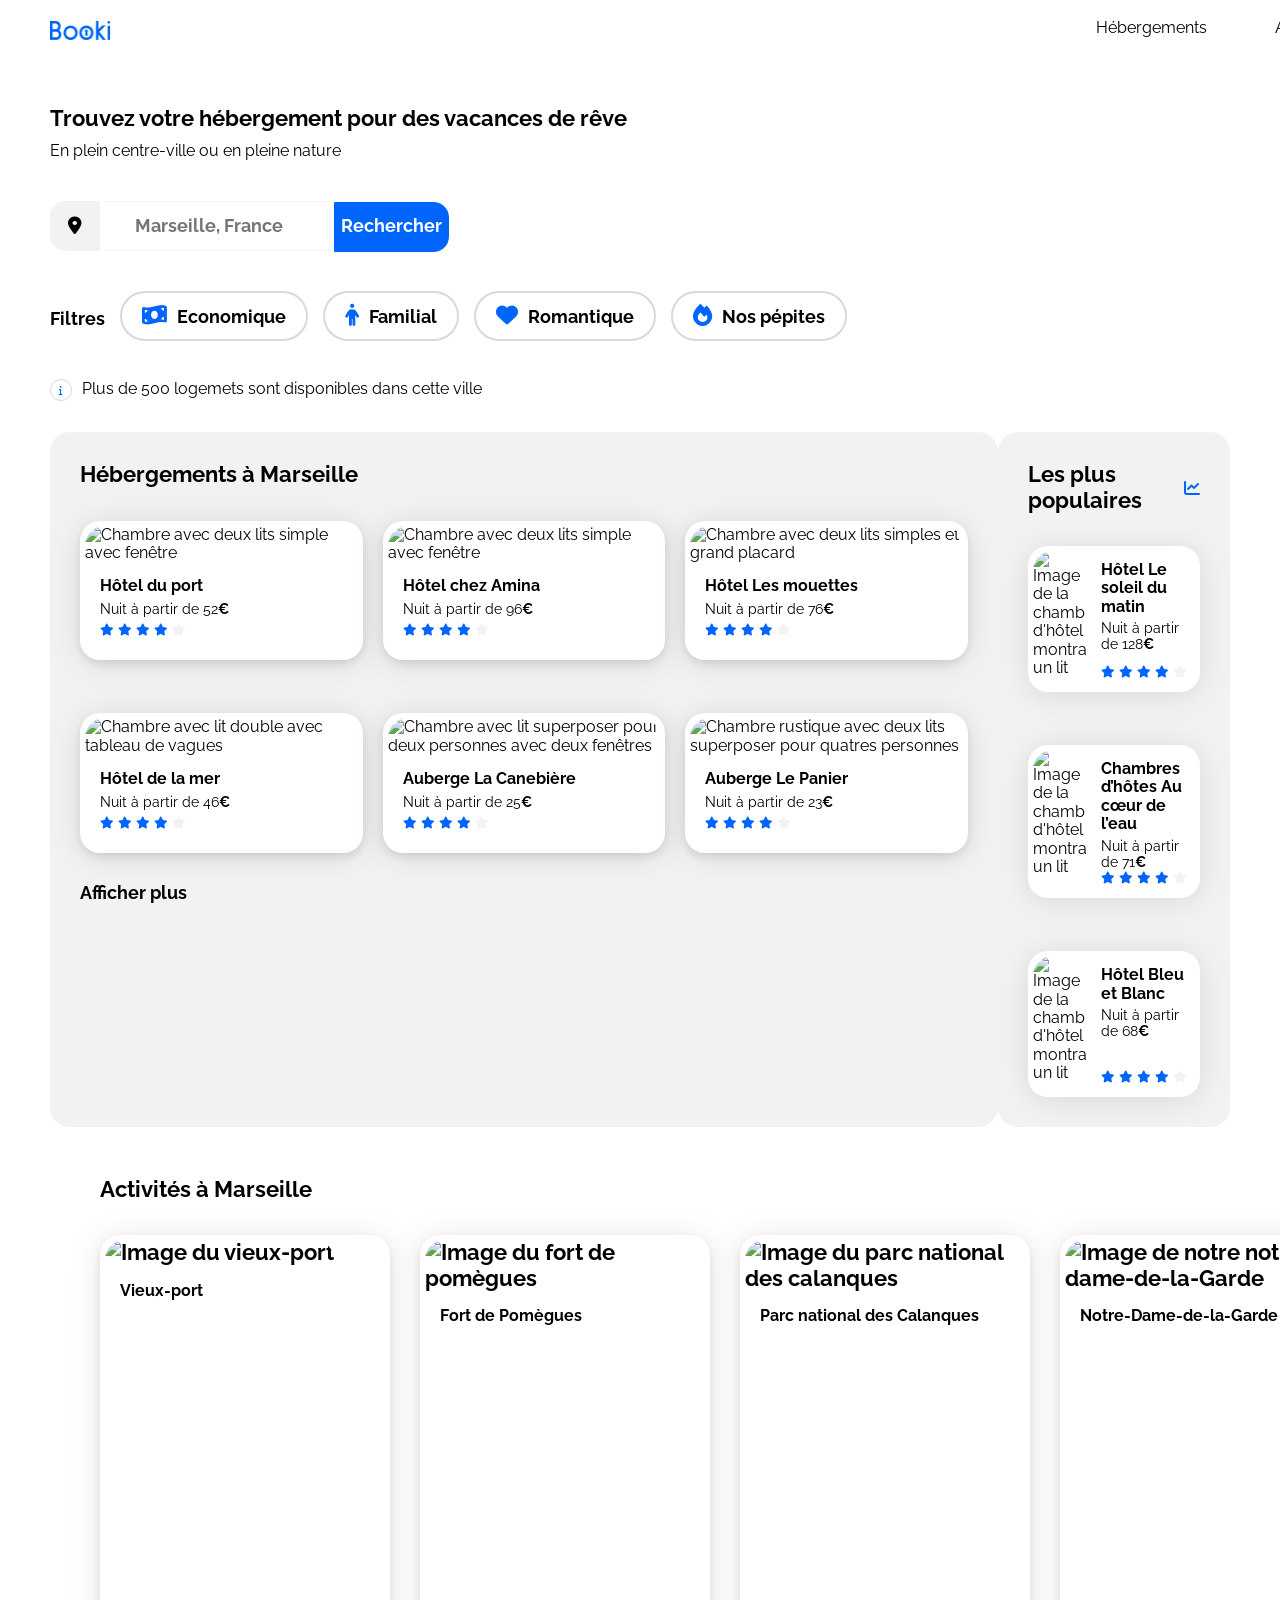
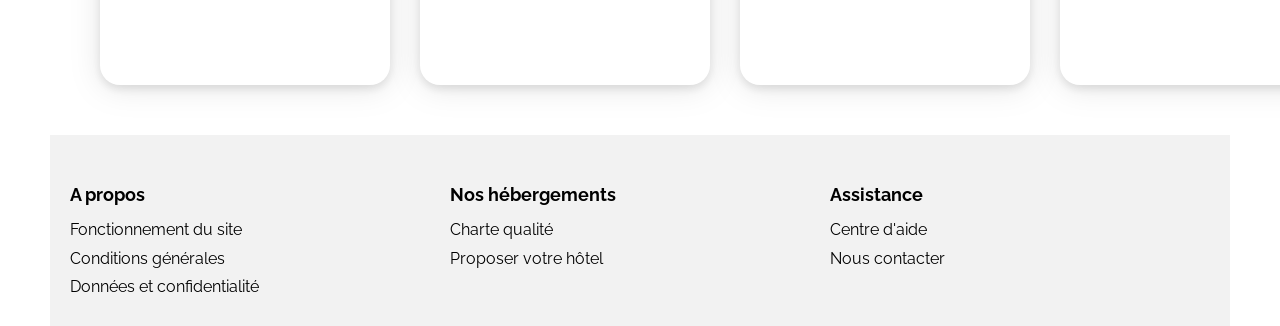
==== index.html @ b820aa4c "version desktop terminer" ====
<!DOCTYPE html>
<html lang="fr">

<head>
    <meta charset="UTF-8">
    <meta name="viewport" content="width=device-width, initial-scale=1.0"> <!--contrôle la mise en page sur mobile-->
    <title>Booki</title>
    <link rel="preconnect" href="https://fonts.googleapis.com">
    <link rel="preconnect" href="https://fonts.gstatic.com" crossorigin>
    <link href="https://fonts.googleapis.com/css2?family=Raleway:wght@400;500;700&display=swap" rel="stylesheet">
    <link rel="stylesheet" href="https://cdnjs.cloudflare.com/ajax/libs/font-awesome/6.2.1/css/all.min.css"
        integrity="sha512-MV7K8+y+gLIBoVD59lQIYicR65iaqukzvf/nwasF0nqhPay5w/9lJmVM2hMDcnK1OnMGCdVK+iQrJ7lzPJQd1w=="
        crossorigin="anonymous" referrerpolicy="no-referrer" />
    <link rel="stylesheet" href="./css/normalize.css">
    <link rel="stylesheet" href="./css/style.css"><!--ajout de la feuille de style-->
</head>
<body>
    <div class="main-container">
<!--Header-->
        <header>
            <div class="logo-booki">
                <img src="images/logo/Logo/Logo.png" alt="logo-bleu-booki">
            </div>
            <nav>
                <ul id="menu">
                    <li><a href="#">Hébergements</a></li>
                    <li><a href="#">Activités</a></li>
                </ul> </header>
        <main>
            <section>
                <div class="titre-1"><h1>Trouvez votre hébergement pour des vacances de rêve</h1>
                    <p>En plein centre-ville ou en pleine nature</p>
                </div>
                <div class="barre-de-recherche">
                    <form class="formulaire" method="get" action="#">
                        <i class="fa-solid fa-location-dot" aria-hidden="true"></i>
                        <input class="recherchem" type="search" name="point-de-localisation" placeholder="Marseille, France">
                        <input class="rechercherr" type="submit" value="Rechercher">
                    </form>
                </div>
                <div class="titre-filtre">
                    <p>Filtres</p>
                 <div class="quatre-boutons">
                    <div class="boutons">
                        <p><i class="fa-solid fa-money-bill-wave" aria-hidden="true"></i>Economique</p>
                    </div>
                    <div class="boutons">
                        <p><i class="fa-solid fa-person" aria-hidden="true"></i>Familial</p>
                    </div>
                    <div class="boutons">
                        <p><i class="fa-solid fa-heart" aria-hidden="true"></i>Romantique</p>
                    </div>
                    <div class="boutons">
                        <p><i class="fa-solid fa-fire" aria-hidden="true"></i>Nos pépites</p>
                    </div>
                 </div>
                </div>
                    <div class="information">
                        <i class="fa-solid fa-info" aria-hidden="true"></i>
                        <p>Plus de 500 logemets sont disponibles dans cette ville</p>
                    </div>
            </section>
        </main>
<!--Section hebergements et les plus populaires-->  
        <div class="hebergements-and-populaires">
                <section class="hebergements">
                <h2 class="section-title">Hébergements à Marseille</h2>
                <div class="hebergements-cards">
                    <a href="#">
                        <article class="card">
                            <img src="images/hebergements/fred-kleber.jpg" alt="Chambre avec deux lits simple avec fenêtre">
                            <div class="card-content">
                                <div class="card-txt">
                                    <h3 class="card-title">Hôtel du port</h3>
                                    <p class="card-subtitle">Nuit à partir de 52<span class="euro">€</span></p>
                                </div>
                                <div class="card-rating">
                                    <i class="fa-xs fa-solid fa-star" aria-hidden="true"></i>
                                    <i class="fa-xs fa-solid fa-star" aria-hidden="true"></i>
                                    <i class="fa-xs fa-solid fa-star" aria-hidden="true"></i>
                                    <i class="fa-xs fa-solid fa-star" aria-hidden="true"></i>
                                    <i class="fa-xs fa-solid fa-star neutral-star" aria-hidden="true"></i>
                                    <span class="sr-only">Note de 4 sur 5</span>
                                </div>
                            </div>
                        </article>
                    </a>
                    <a href="#">
                        <article class="card">
                            <img src="images/hebergements/febrian-zakaria.jpg" alt="Chambre avec deux lits simple avec fenêtre">
                            <div class="card-content">
                                <div class="card-txt">
                                    <h3 class="card-title">Hôtel chez Amina</h3>
                                    <p class="card-subtitle">Nuit à partir de 96<span class="euro">€</span></p>
                                </div>
                                <div class="card-rating">
                                    <i class="fa-xs fa-solid fa-star" aria-hidden="true"></i>
                                    <i class="fa-xs fa-solid fa-star" aria-hidden="true"></i>
                                    <i class="fa-xs fa-solid fa-star" aria-hidden="true"></i>
                                    <i class="fa-xs fa-solid fa-star" aria-hidden="true"></i>
                                    <i class="fa-xs fa-solid fa-star neutral-star" aria-hidden="true"></i>
                                    <span class="sr-only">Note de 4 sur 5</span>
                                </div>
                            </div>
                        </article>
                    </a>
                    <a href="#">
                        <article class="card">
                            <img src="images/hebergements/reisetopia.jpg" alt="Chambre avec deux lits simples et grand placard">
                            <div class="card-content">
                                <div class="card-txt">
                                    <h3 class="card-title">Hôtel Les mouettes</h3>
                                    <p class="card-subtitle">Nuit à partir de 76<span class="euro">€</span></p>
                                </div>
                                <div class="card-rating">
                                    <i class="fa-xs fa-solid fa-star" aria-hidden="true"></i>
                                    <i class="fa-xs fa-solid fa-star" aria-hidden="true"></i>
                                    <i class="fa-xs fa-solid fa-star" aria-hidden="true"></i>
                                    <i class="fa-xs fa-solid fa-star" aria-hidden="true"></i>
                                    <i class="fa-xs fa-solid fa-star neutral-star" aria-hidden="true"></i>
                                    <span class="sr-only">Note de 4 sur 5</span>
                                </div>
                            </div>
                        </article>
                    </a>
                    <a href="#">
                        <article class="card">
                            <img src="images/hebergements/annie-spratt.jpg" alt="Chambre avec lit double avec tableau de vagues">
                            <div class="card-content">
                                <div class="card-txt">
                                    <h3 class="card-title">Hôtel de la mer</h3>
                                    <p class="card-subtitle">Nuit à partir de 46<span class="euro">€</span></p>
                                </div>
                                <div class="card-rating">
                                    <i class="fa-xs fa-solid fa-star" aria-hidden="true"></i>
                                    <i class="fa-xs fa-solid fa-star" aria-hidden="true"></i>
                                    <i class="fa-xs fa-solid fa-star" aria-hidden="true"></i>
                                    <i class="fa-xs fa-solid fa-star" aria-hidden="true"></i>
                                    <i class="fa-xs fa-solid fa-star neutral-star" aria-hidden="true"></i>
                                    <span class="sr-only">Note de 4 sur 5</span>
                                </div>
                            </div>
                        </article>
                    </a>
                    <a href="#">
                        <article class="card">
                            <img src="images/hebergements/marcus-loke.jpg" alt="Chambre avec lit superposer pour deux personnes avec deux fenêtres">
                            <div class="card-content">
                                <div class="card-txt">
                                    <h3 class="card-title">Auberge La Canebière</h3>
                                    <p class="card-subtitle">Nuit à partir de 25<span class="euro">€</span></p>
                                </div>
                                <div class="card-rating">
                                    <i class="fa-xs fa-solid fa-star" aria-hidden="true"></i>
                                    <i class="fa-xs fa-solid fa-star" aria-hidden="true"></i>
                                    <i class="fa-xs fa-solid fa-star" aria-hidden="true"></i>
                                    <i class="fa-xs fa-solid fa-star" aria-hidden="true"></i>
                                    <i class="fa-xs fa-solid fa-star neutral-star" aria-hidden="true"></i>
                                    <span class="sr-only">Note de 4 sur 5</span>
                                </div>
                            </div>
                        </article>
                    </a>
                    <a href="#">
                        <article class="card">
                            <img src="images/hebergements/nicate-lee.jpg" alt="Chambre rustique avec deux lits superposer pour quatres personnes">
                            <div class="card-content">
                                <div class="card-txt">
                                    <h3 class="card-title">Auberge Le Panier</h3>
                                    <p class="card-subtitle">Nuit à partir de 23<span class="euro">€</span></p>
                                </div>
                                <div class="card-rating">
                                    <i class="fa-xs fa-solid fa-star" aria-hidden="true"></i>
                                    <i class="fa-xs fa-solid fa-star" aria-hidden="true"></i>
                                    <i class="fa-xs fa-solid fa-star" aria-hidden="true"></i>
                                    <i class="fa-xs fa-solid fa-star" aria-hidden="true"></i>
                                    <i class="fa-xs fa-solid fa-star neutral-star" aria-hidden="true"></i>
                                    <span class="sr-only">Note de 4 sur 5</span>
                                </div>
                            </div>
                        </article>
                    </a>
                </div>
                <div class="afficher-plus"><a href="#">Afficher plus</a></div>
                </section>
                <section class="populaires">
                    <div class="populaires-title">
                        <h2 class="section-title">Les plus populaires</h2>
                        <i class="fa-solid fa-chart-line" aria-hidden="true"></i>
                    </div>
                    <div class="populaires-cards">
                        <a href="#">
                            <article class="card">
                                <img src="./images/hebergements/emile-guillemot.jpg" alt="Image de la chambre d'hôtel montrant un lit">
                                <div class="card-content">
                                    <div class="card-txt">
                                        <h3 class="card-title">Hôtel Le soleil du matin</h3>
                                        <p class="card-subtitle">Nuit à partir de 128<span class="euro">€</span></p>
                                    </div>
                                    <div class="card-rating">
                                        <i class="fa-xs fa-solid fa-star" aria-hidden="true"></i>
                                        <i class="fa-xs fa-solid fa-star" aria-hidden="true"></i>
                                        <i class="fa-xs fa-solid fa-star" aria-hidden="true"></i>
                                        <i class="fa-xs fa-solid fa-star" aria-hidden="true"></i>
                                        <i class="fa-xs fa-solid fa-star neutral-star" aria-hidden="true"></i>
                                        <span class="sr-only">Note de 4 sur 5</span>
                                    </div>
                                </div>
                            </article>
                        </a>
                        <a href="#">
                            <article class="card">
                                <img src="./images/hebergements/aw-creative.jpg" alt="Image de la chambre d'hôtel montrant un lit">
                                <div class="card-content">
                                    <div class="card-txt">
                                        <h3 class="card-title">Chambres d’hôtes Au cœur de l’eau</h3>
                                        <p class="card-subtitle">Nuit à partir de 71<span class="euro">€</span></p>
                                    </div>
                                    <div class="card-rating">
                                        <i class="fa-xs fa-solid fa-star" aria-hidden="true"></i>
                                        <i class="fa-xs fa-solid fa-star" aria-hidden="true"></i>
                                        <i class="fa-xs fa-solid fa-star" aria-hidden="true"></i>
                                        <i class="fa-xs fa-solid fa-star" aria-hidden="true"></i>
                                        <i class="fa-xs fa-solid fa-star neutral-star" aria-hidden="true"></i>
                                        <span class="sr-only">Note de 4 sur 5</span>
                                    </div>
                                </div>
                            </article>
                        </a>
                        <a href="#">
                            <article class="card">
                                <img src="./images/hebergements/febrian-zakaria2.jpg" alt="Image de la chambre d'hôtel montrant un lit">
                                <div class="card-content">
                                    <div class="card-txt">
                                        <h3 class="card-title">Hôtel Bleu et Blanc</h3>
                                        <p class="card-subtitle">Nuit à partir de 68<span class="euro">€</span></p>
                                    </div>
                                    <div class="card-rating">
                                        <i class="fa-xs fa-solid fa-star" aria-hidden="true"></i>
                                        <i class="fa-xs fa-solid fa-star" aria-hidden="true"></i>
                                        <i class="fa-xs fa-solid fa-star" aria-hidden="true"></i>
                                        <i class="fa-xs fa-solid fa-star" aria-hidden="true"></i>
                                        <i class="fa-xs fa-solid fa-star neutral-star" aria-hidden="true"></i>
                                        <span class="sr-only">Note de 4 sur 5</span>
                                    </div>
                               </div>
                            </article>
                        </a>
                    </div>
                </section>
            </div>
<!--Activite a marseille-->
        <section class="activites">
            <div class="activites-title">
                <h2 class="section-title">Activités à Marseille</h2>
            </div>
            <div class="activites-cards">
            <a href="#">
                <article class="card">
                <img src="images/activites/reno-laithienne.jpg" alt="Image du vieux-port">
                <div class="card-content">
                    <div class="card-txt">
                        <h3 class="card-title">Vieux-port</h3>
                    </div>
                </div>
                </article>
            </a>
            <a href="#">
             <article class="card">
                <img src="images/activites/paul-hermann.jpg" alt="Image du fort de pomègues">
                    <div class="card-content">
                        <div class="card-txt">
                            <h3 class="card-title">Fort de Pomègues</h3>
                        </div>
                    </div>
                </article>
            </a>
            <a href="#">
            <article class="card">
                    <img src="images/activites/kilyan-sockalingum.jpg" alt="Image du parc national des calanques">
                        <div class="card-content">
                            <div class="card-txt">
                                <h3 class="card-title">Parc national des Calanques</h3>
                            </div>
                        </div>
            </article>
            </a>
                <a href="#">
                    <article class="card">
                        <img src="images/activites/florian-wehde.jpg" alt="Image de notre notre-dame-de-la-Garde">
                            <div class="card-content">
                                <div class="card-txt">
                                    <h3 class="card-title">Notre-Dame-de-la-Garde</h3>
                                </div>
                            </div>
                    </article>
                </a>
            </div>
        </section>
<!--Footer--> 
        <footer>
            <div class="pied-de-page">
                <h5>A propos</h5>
                <ul>
                    <li><a href="#">Fonctionnement du site</a></li>
                    <li><a href="#">Conditions générales</a></li>
                    <li><a href="#">Données et confidentialité</a></li>
                </ul>
            </div>
            <div class="pied-de-page">
                <h5>Nos hébergements</h5>
                <ul>
                    <li><a href="#">Charte qualité</a></li>
                    <li><a href="#">Proposer votre hôtel</a></li>
                </ul>
            </div>
            <div class="pied-de-page">
                <h5>Assistance</h5>
                <ul>
                    <li><a href="#">Centre d'aide</a></li>
                    <li><a href="#">Nous contacter</a></li>
                 </ul>
            </div>
        </footer>
    </div><!--main-container-->
  </body>
</html>
---- css/style.css ----
/****** General ***********/

* {
    font-family: 'Raleway', sans-serif;
}

:root {
    --main-color: #0065FC;
    --main-bg-color: #F2F2F2;
    --filter-bg-color: #DEEBFF;
}

.fa-solid {
    color: var(--main-color);
}

body {
    display: flex;
    justify-content: center;
}

.main-container {
    width: 100%;
    max-width: 1440px;
    padding: 0 50px;
    box-sizing: border-box;
}

a {
    color: inherit;
    text-decoration: none;
}

.section-title {
    margin: 0;
    font-size: 22px;
}

.card {
    background-color: white;
    border-radius: 20px;
    padding: 5px;
    filter: drop-shadow(0px 3px 15px rgba(0, 0, 0, 0.1));
}

.card img {
    object-fit: cover;
}

.card-title {
    font-size: 16px;
}

.euro {
    font-weight: 700;
}

.neutral-star {
    color: var(--main-bg-color)
}


/****** HEADER ***********/

header {
    width: 1440px;
    height: 80px;
    display: flex;/*sans, le menu reste en dessous du logo*/
    justify-content: space-between;/*mettre tout a droite le menu*/
    align-items: center;/*center le logo avec le menu*/
    margin-top: -4px;/*pour que la bordure bleu soit coler en haut*/
  
  }
 
 .logo-booki {
    width: 160px;
    height: 80px;/*separation du titre h1 et le logo*/
    margin-top: 50px;/*regler la marge du haut pour le logo*/
     
 }
 
 .logo-booki img {/*taille de l'image*/
     width: 61.09px;
     height: 19px;
 }
 
 #menu {
     display: flex;/*sans, hebergements et activite resterais en colonnes*/
     gap: 68px;/*espace entre hebergements et activites*/
     list-style: none;/*enlever les puces*/
     width: 344px;
     height: 35px;
     padding: 0px 50px;
 }
     
 #menu a:hover {
     color: #0065FC;/*le menu passe en bleu au survole*/
     border-top: solid 2px #0065FC;/*l'epaisseur de la bordure au survole*/
     padding-top: 16px;/*espace entre la hauteur du site et le menu*/
     font-size: 16px;
     font-weight: 400;
  }
 
 /****** TITRE PRINCIPAL ***********/

 h1 {
     font-weight: 700;
     font-size: 22px;
     color: #000;
     margin-top: 30px;/*espace entre le logo et le titre*/
     margin-bottom: -5px;/*espace entre le h1 et le paragraphe*/
    
 }
 .titre-1 p {
     
    font-weight: 400;
    font-size: 16px;
    color: #000;
     
 }
 /****** BARRE DE RECHERCHE ***********/

.barre-de-recherche {
    width: auto ;/* regler la longueur automatiquement*/
    margin-top: 40px;/*espcae entre le titre et la barre de recherche*/
    height: 50px;
}
i.fa-solid.fa-location-dot {
    color: #000000;
    background-color: #F2F2F2;/*couleur de fond*/
    height: 50px;/*sans, il ne serait pas alligner au reste de la barre*/
    width: 50px;/*sans, il n'existerait plus*/
    border-top-left-radius: 15px;/*bord haut gauche arrondie*/
    border-bottom-left-radius: 15px;/*bord bas gauche arrondie*/
    align-content: center;/*sans, il serait centrer en haut*/
    text-align: center;/*sans, il serait centrer a gauche*/
    font-size: 18px;/* pour modifier la grosseur du logo*/
}

input.recherchem {
    border-left: none;/*enlever la bordure de gauche noir de base*/
    border-right: none;/*enlever la bordure de droite noir de base*/
    border-top: solid 1px #F2F2F2;/*epaisseur et couleur de la barre de recherche en haut*/
    border-bottom: solid 1px #F2F2F2;/*epaisseur et couleur de la barre de rechercher du bas*/
    color:#000000;/*couleur de l'ecriture a la recherche*/
    font-size: 18px;
    font-weight: 700;
    text-align: center;/*centrer le marseille, france*/
    height: 50px;/*hauteur de la barre de recherche*/
    
}

input.rechercherr {
    font-size: 18px;
    font-weight: 700;
    background-color: #0065FC;
    color: #FFFF;
    height: 50px;
    border: solid 1px #0065FC;
    border-top-right-radius: 15px;
    border-bottom-right-radius: 15px;
    cursor: pointer;/*au survole le curseur change*/
}
 
 
 /****** FILTRE ET BOUTONS ***********/
 
 .titre-filtre {
    display: flex;/*alligner côte a côte "fitres" et les bouttons*/
    gap: 15px;/*espacement entre filtres et boutons*/
    margin-top: 40px;/* espacement entre la barre de recherche et les filtres*/
}

.quatre-boutons {
   display: flex;/*pour que les boutons soit côte a côte et pas l'un en dessous des autres*/
}

p {
    font-size: 18px;
    font-weight: 700;
}

.quatre-boutons {
    gap: 15px;/*espace entre les boutons*/
    height: 50px;/*hauteur des boutons*/
}

.boutons {
    border-radius: 25px;/*arrondir les boutons*/
    border: solid 2px #D9D9D9;/*epaisseur et couleur de la bordure des boutons*/
    padding: 4px 20px;/*espace aerer autour du texte*/
    display: flex;/*sans, align-items le texte resterais en bas*/
    align-items: center;/*sans display-flex le texte resterais en bas*/
}

.quatre-boutons :hover {
    background-color: #DEEBFF;/*couleur de fond au survole*/
    cursor: pointer;/* au survole le curseur change*/
}

.boutons i {
    font-size: 22px;/*pour la grosseur du logo*/
    padding-right: 10px;/*espace du logo et du texte*/
}
 /****** INFORMATION ***********/
 
 .information {
     display: flex;/*que le logo et le texte soit côte a côte*/
     height: 25px;
     gap: 10px ;/* espace entre le logo et le texte*/
     align-items: center;/*pour que le logo et le texte soit alligner*/
     margin-bottom: 30px;/*espace du bas avec la prochaine section*/
     margin-top: 30px;/*espace avec la "div" des filtres*/
 }
 .information p {
     height: 20px;
     color: #000;
     font-size: 16px;
     font-weight: 400;
 }
 
 .fa-info {
     height: 20px;
     width: 20px;
     border-radius: 50%;/*pour faire un rond*/
     border: solid 1px #d9d9d9;/*couleur et lepaisseur de la bordure*/
     font-size: 10px;/*pour la grosseur du "i"*/
     text-align: center;/*sans, il serait centrer a gauche du rond*/
     align-content: center;/*sans, il serait centrer en haut du rond*/
 }

/****** Hebergements And Populaires ***********/

.hebergements-and-populaires {
    display: flex;/*hebergement et populaires soit côte a côte*/
    justify-content: space-between;/* sans ce n'est pas aerer, les 2 sections sont coller*/
  
}

.hebergements-and-populaires section {
    background-color: var(--main-bg-color);
    border-radius: 20px;
    padding: 30px;
    box-sizing: border-box
}

/****** Hebergements ***********/



.hebergements-cards {
    display: grid;/*utilisation de grid car il y a plusieurs cards(tout les enfants deviennent des elements de la grille)*/
    grid-template-columns: repeat(3, 1fr);/*3 colonnes de tailles egales, fr divise l'espace disponible proportionnellement*/
    gap: 20px; 
    
}

.hebergements-cards .card {
    margin-top: 33px;
    border-radius: 20px;
    box-shadow: 0 4px 10px rgba(0, 0, 0, 0.1); /* centrer,ombarage et floutage/ rgba: couleur noir transparente a 10%*/
    overflow: hidden; /*evite que l'image depasse des bordures*/ 
    transition: transform 0.3s ease-in-out; /* effet de lenteur au survole*/
}

.hebergements-cards .card:hover {
    transform: scale(1.03); /*effet d'agrandissement au survole*/
}

.hebergements-cards img {
    width: 100%;/* pour que l'image rentre bien dans la cards avec la bordure, moins de pourcentage l'image ne serait pas proportionnelle ici elle serait retrecit*/
    height: 120px; 
    object-fit: cover;/*il vas avec width : 100%, sans lui l'image serait ecraser ou etirer*/
    border-top-left-radius: 20px;
    border-top-right-radius: 20px; 
}

.hebergements-cards .card-content {
    padding: 15px;
    
}

.hebergements-cards .card-title {
    margin: 0;
    
    
}

.hebergements-cards .card-subtitle {
    margin: 5px 0;
    color: #000;
    font-size: 14px;
    font-weight: 400;

}

.afficher-plus {
    width: 810px;
    height: 20px;
    margin-top: 30px;
}

.afficher-plus a {
    font-size: 18px;
    font-weight: 700;
}

/****** Populaires ***********/
.populaires {
    width: 32%;
}

.populaires-cards {
    display: grid;
    gap: 20px;
   
}
.populaires-title {
    display: flex;
    justify-content: space-between;
    align-items: center;
    
}

.populaires-cards .card {
    display: flex;
    margin-top: 33px;
    transition: transform 0.3s ease-in-out;
}

.populaires-cards .card:hover {
    transform: scale(1.03);
}

.populaires-cards img {
    width: 33%;
    height: 136px;
    border-top-left-radius: 20px;
    border-bottom-left-radius: 20px;
}

.populaires-cards .card-content {
    width: 67%;
    padding-left: 15px;
    display: flex;
    flex-direction: column;
    justify-content: space-between;
    box-sizing:border-box ;
}

.populaires-cards .card-title {
    margin-top: 10px;
    margin-bottom: 4px;
}

.populaires-cards .card-subtitle {
    margin: 0;
    font-size: 14px;
    font-weight: 400;
}

.populaires-cards .card-rating {
    margin-bottom: 5px;
}

/****** ACTIVITES A MARSEILLE ***********/

.activites {

    font-weight: 700;
    font-size: 22px;
    color: #000;
    margin: 50px;
}

.activites-cards {
    display: flex;
    gap: 30px;
    margin-top: 33px;
   
}

.activites-cards .card {
    height: 440px;
    border-radius: 20px;
    box-shadow: 0 4px 10px rgba(0, 0, 0, 0.1); 
    overflow: hidden;  
    transition: transform 0.3s ease-in-out; 
    width: 280px;
}

.activites-cards .card:hover {
    transform: scale(1.03); 
}

.activites-cards img {
    width: 100%; 
    height: 380px; 
    object-fit: cover;
    border-top-left-radius: 20px;
    border-top-right-radius: 20px; 
}

.activites-cards .card-content {
  margin-left: 15px;
  font-size: 16px;
  
}

.activites-cards .card-title {
    font-weight: 700;
    font-size: 16px;
    
}

/****** FOOTER ***********/
footer {
    
    background-color: #F2F2F2;
    display: grid;
    grid-template-columns: repeat(3, 1fr);
    padding: 20px; 
}

.pied-de-page h5 {
    font-weight: 700;
    font-size: 18px;
    color: #000; 
    margin-bottom: 15px; 
}

.pied-de-page ul {
    padding: 0;
    margin: 0;
    list-style: none;
}


.pied-de-page a {
    font-weight: 400;
    font-size: 16px;
    color: #000;
    display: block; 
    margin-bottom: 10px; 
}






/* Le code ci-dessous correspond à la version responsive uniquement */

/****** Media queries ***********/
/* Medium devices (tablets, less/equal than 1024px) */
@media /*screen and ?*/ (max-width: 1024px) {
    .hebergements-and-populaires {
        flex-direction: column;
    }

    .hebergements {
        width: 100%;
    }

    .populaires {
        width: 100%;
        margin-top: 50px;
    }

    .populaires-cards {
        display: flex;
        flex-direction: row;
        justify-content: space-between;
    }

    .populaires-cards a {
        width: 30%;
    }

    .populaires-cards .card-title {
        font-size: 14px;
    }

    .populaires-cards .card-subtitle {
        font-size: 13px;
    }
}

/* Small devices (phones, less than 768px) */
@media /*screen and ?*/(max-width: 768px) {
    /* ... */
}
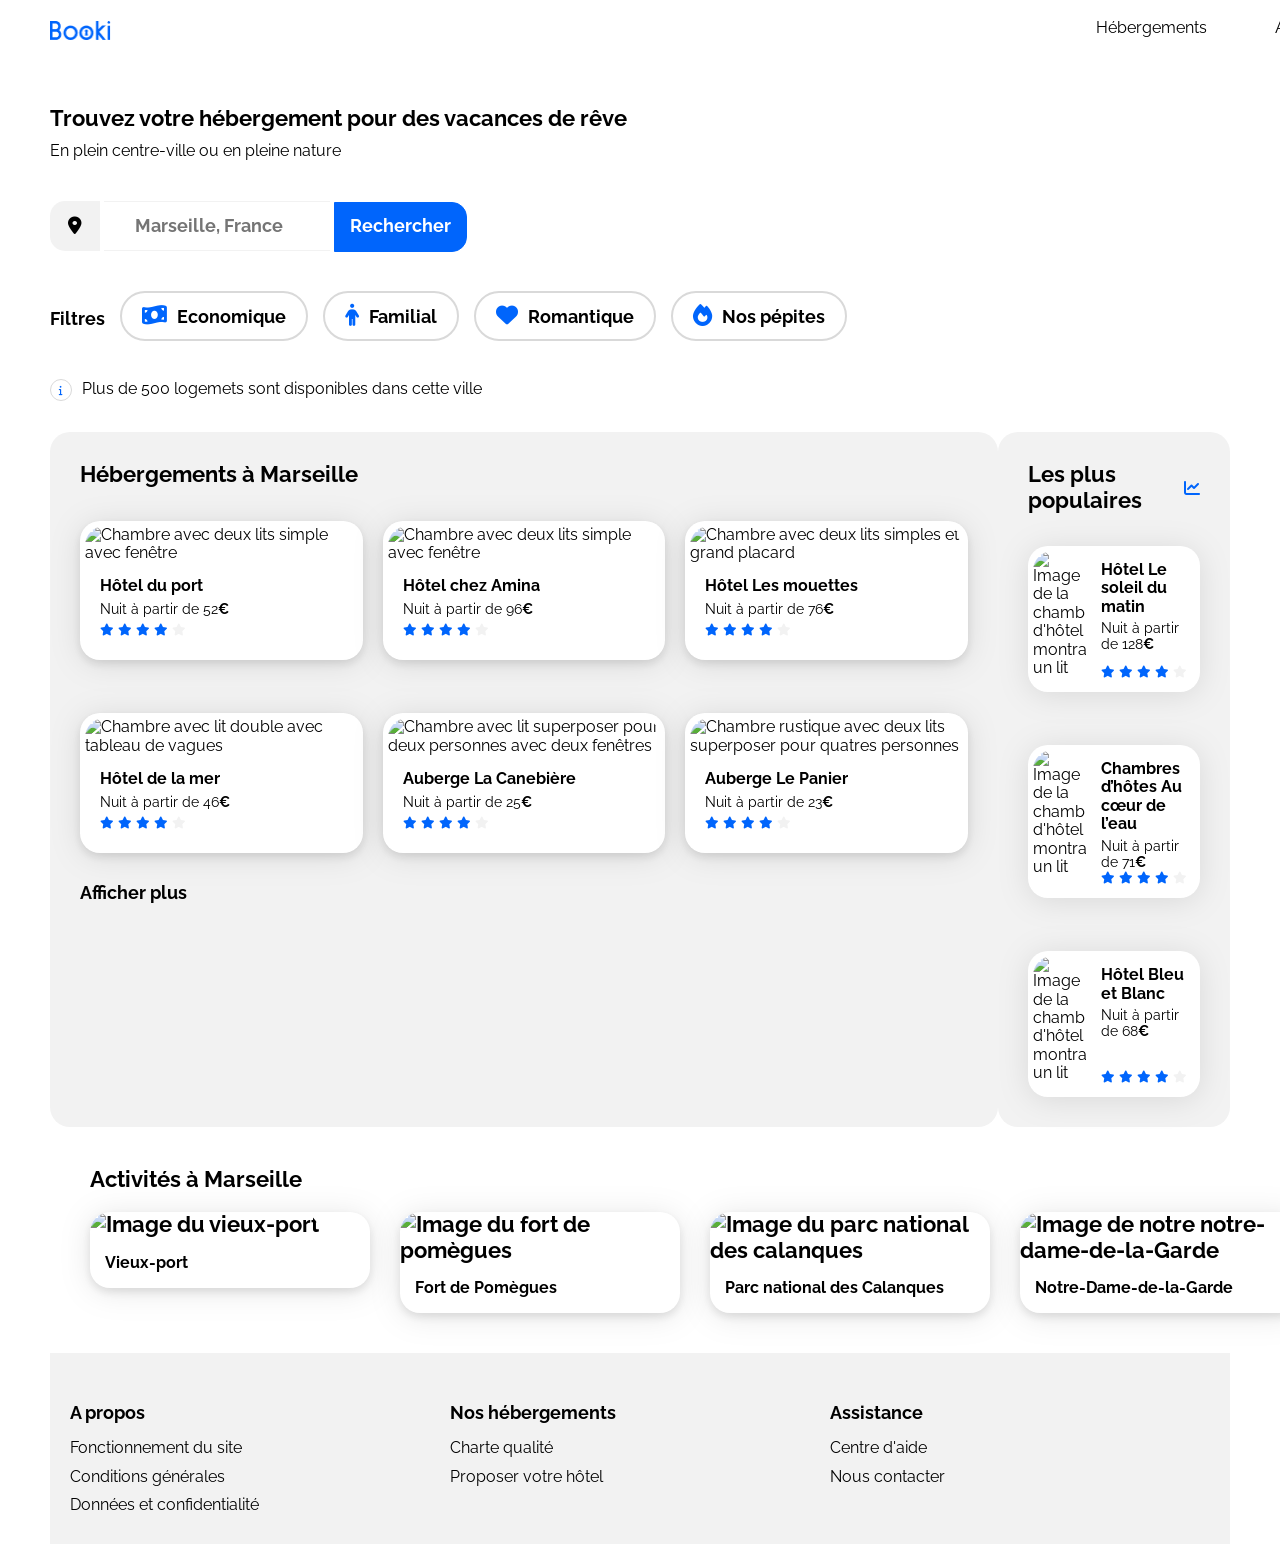
==== commit 304dab2c: "Css responsive tablettes" ====
--- a/index.html
+++ b/index.html
@@ -12,6 +12,8 @@
         integrity="sha512-MV7K8+y+gLIBoVD59lQIYicR65iaqukzvf/nwasF0nqhPay5w/9lJmVM2hMDcnK1OnMGCdVK+iQrJ7lzPJQd1w=="
         crossorigin="anonymous" referrerpolicy="no-referrer" />
     <link rel="stylesheet" href="./css/normalize.css">
+    <link rel="stylesheet" href="./css/telephone.css">
+    <link rel="stylesheet" href="./css/tablette.css">
     <link rel="stylesheet" href="./css/style.css"><!--ajout de la feuille de style-->
 </head>
 <body>
@@ -35,7 +37,7 @@
                     <form class="formulaire" method="get" action="#">
                         <i class="fa-solid fa-location-dot" aria-hidden="true"></i>
                         <input class="recherchem" type="search" name="point-de-localisation" placeholder="Marseille, France">
-                        <input class="rechercherr" type="submit" value="Rechercher">
+                        <input class="rechercherr" type="submit" value="Rechercher"> 
                     </form>
                 </div>
                 <div class="titre-filtre">
@@ -299,7 +301,7 @@
         </section>
 <!--Footer--> 
         <footer>
-            <div class="pied-de-page">
+            <div class="footer">
                 <h5>A propos</h5>
                 <ul>
                     <li><a href="#">Fonctionnement du site</a></li>
@@ -307,14 +309,14 @@
                     <li><a href="#">Données et confidentialité</a></li>
                 </ul>
             </div>
-            <div class="pied-de-page">
+            <div class="footer">
                 <h5>Nos hébergements</h5>
                 <ul>
                     <li><a href="#">Charte qualité</a></li>
                     <li><a href="#">Proposer votre hôtel</a></li>
                 </ul>
             </div>
-            <div class="pied-de-page">
+            <div class="footer">
                 <h5>Assistance</h5>
                 <ul>
                     <li><a href="#">Centre d'aide</a></li>
--- a/css/tablette.css
+++ b/css/tablette.css
@@ -0,0 +1,82 @@
+/* Medium devices (tablets, max 1024px) */
+
+@media screen and (max-width: 1024px) and (min-width:768px) {
+    header {
+        max-width: 1024px;
+    }
+
+    #menu {
+        display: flex;
+        gap: 40px;
+        list-style: none;
+        padding: 0;
+        margin: 0;
+    }
+
+    .titre-filtre {
+        display: flex;
+        flex-direction: column; /*filtres en haut des boutons */
+    }
+   .titre-filtre p {
+    margin-bottom: 10px;
+    margin-top: 5px;
+    }
+    .hebergements-and-populaires {
+        flex-direction: column;
+     }
+
+    .hebergements {
+        width: 100%;
+    }
+
+    .populaires {
+        width: 100% !important; /* doit prendre absolument toute la largeur */
+        margin-top: 50px;
+        display: flex;
+        flex-direction: column;
+    }
+
+
+    .populaires-cards {
+        width: 30%;
+        
+    }
+
+    .populaires-cards a {
+        flex: 1;
+        min-width: 250px ;
+        max-width: 300px;
+    }
+
+    .populaires-cards img {
+        width: 100%;
+    }
+        
+    
+    .populaires-cards .card-title {
+        font-size: 14px;
+    }
+
+    .populaires-cards .card-subtitle {
+        font-size: 13px;
+    }
+    .populaires-cards {
+        display: flex;
+        flex-direction: row !important; /* doit etre absolument a l'horizontal */
+        width: 100%;
+        
+    }
+    .activites-cards .card {
+        width: 190px !important;
+        height: 270px !important;
+    }
+
+    .activites-cards img {
+        width: 100%;
+        height: 200px !important;
+    }
+}
+  
+
+
+    
--- a/css/style.css
+++ b/css/style.css
@@ -1,5 +1,4 @@
 /****** General ***********/
-
 * {
     font-family: 'Raleway', sans-serif;
 }
@@ -160,6 +159,8 @@
     border-top-right-radius: 15px;
     border-bottom-right-radius: 15px;
     cursor: pointer;/*au survole le curseur change*/
+    padding-left: 15px;
+    padding-right: 15px;
 }
  
  
@@ -311,7 +312,8 @@
 }
 
 .populaires-cards {
-    display: grid;
+    display: flex;
+    flex-direction: column;
     gap: 20px;
    
 }
@@ -370,23 +372,25 @@
     font-weight: 700;
     font-size: 22px;
     color: #000;
-    margin: 50px;
+    margin: 40px;
+    flex-direction: column;
+    
 }
 
 .activites-cards {
     display: flex;
     gap: 30px;
-    margin-top: 33px;
-   
+    margin-top: 20px;
+    justify-content: space-evenly;
+
 }
 
 .activites-cards .card {
-    height: 440px;
-    border-radius: 20px;
-    box-shadow: 0 4px 10px rgba(0, 0, 0, 0.1); 
+    box-shadow: 0 4px 10px rgba(0, 0, 0, 0.1);
     overflow: hidden;  
     transition: transform 0.3s ease-in-out; 
     width: 280px;
+    padding: 0px;/*pour enlever la bordure blanche autour de l'image*/
 }
 
 .activites-cards .card:hover {
@@ -395,23 +399,21 @@
 
 .activites-cards img {
     width: 100%; 
-    height: 380px; 
+    height: 380px;
     object-fit: cover;
-    border-top-left-radius: 20px;
-    border-top-right-radius: 20px; 
+    border-radius: 20px 20px 0 0;  
 }
 
 .activites-cards .card-content {
-  margin-left: 15px;
-  font-size: 16px;
-  
+    font-size: 16px;
+    margin-left: 15px;
 }
 
 .activites-cards .card-title {
     font-weight: 700;
     font-size: 16px;
-    
-}
+}
+
 
 /****** FOOTER ***********/
 footer {
@@ -422,71 +424,24 @@
     padding: 20px; 
 }
 
-.pied-de-page h5 {
+.footer h5 {
     font-weight: 700;
     font-size: 18px;
     color: #000; 
     margin-bottom: 15px; 
 }
 
-.pied-de-page ul {
+.footer ul {
     padding: 0;
     margin: 0;
     list-style: none;
 }
 
 
-.pied-de-page a {
+footer a {
     font-weight: 400;
     font-size: 16px;
     color: #000;
     display: block; 
     margin-bottom: 10px; 
 }
-
-
-
-
-
-
-/* Le code ci-dessous correspond à la version responsive uniquement */
-
-/****** Media queries ***********/
-/* Medium devices (tablets, less/equal than 1024px) */
-@media /*screen and ?*/ (max-width: 1024px) {
-    .hebergements-and-populaires {
-        flex-direction: column;
-    }
-
-    .hebergements {
-        width: 100%;
-    }
-
-    .populaires {
-        width: 100%;
-        margin-top: 50px;
-    }
-
-    .populaires-cards {
-        display: flex;
-        flex-direction: row;
-        justify-content: space-between;
-    }
-
-    .populaires-cards a {
-        width: 30%;
-    }
-
-    .populaires-cards .card-title {
-        font-size: 14px;
-    }
-
-    .populaires-cards .card-subtitle {
-        font-size: 13px;
-    }
-}
-
-/* Small devices (phones, less than 768px) */
-@media /*screen and ?*/(max-width: 768px) {
-    /* ... */
-}
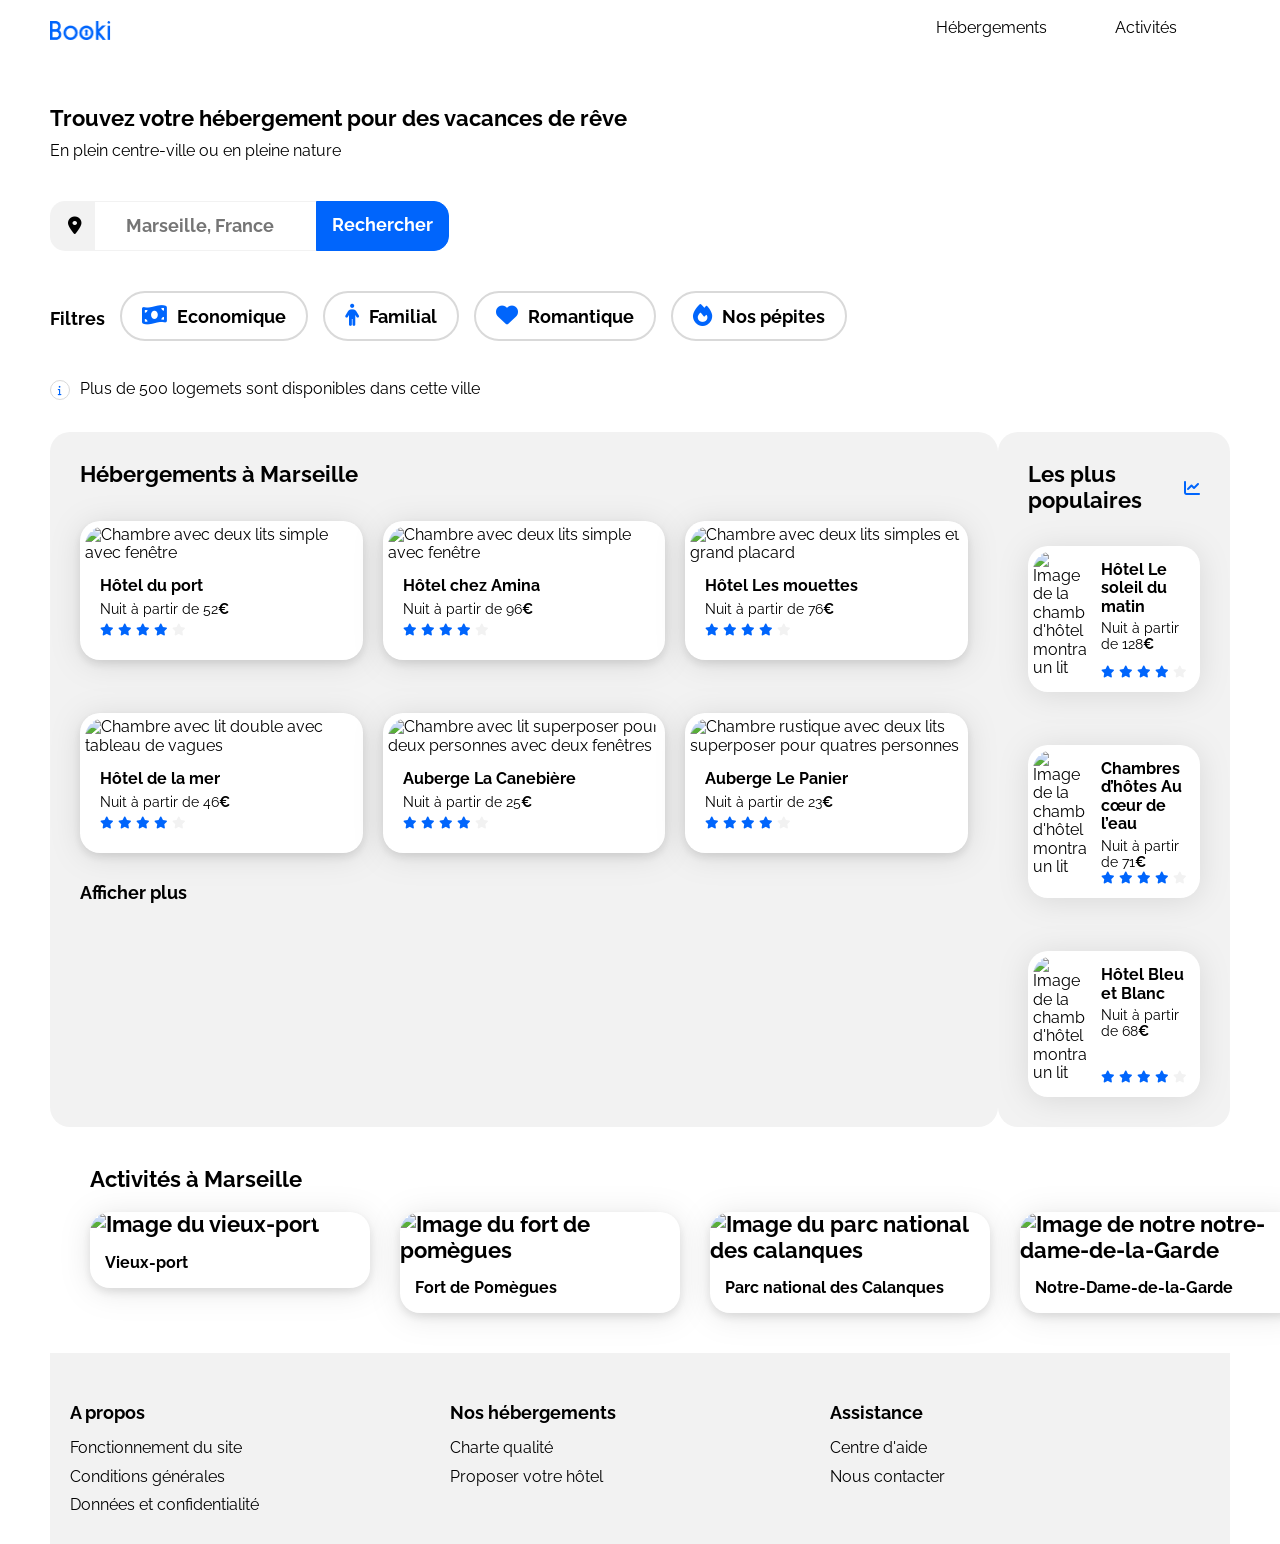
==== commit 58fbef39: "Ajout responsive telephone" ====
--- a/index.html
+++ b/index.html
@@ -12,9 +12,11 @@
         integrity="sha512-MV7K8+y+gLIBoVD59lQIYicR65iaqukzvf/nwasF0nqhPay5w/9lJmVM2hMDcnK1OnMGCdVK+iQrJ7lzPJQd1w=="
         crossorigin="anonymous" referrerpolicy="no-referrer" />
     <link rel="stylesheet" href="./css/normalize.css">
+    <link rel="stylesheet" href="./css/style.css">
+    <link rel="stylesheet" href="./css/tablette.css">
     <link rel="stylesheet" href="./css/telephone.css">
-    <link rel="stylesheet" href="./css/tablette.css">
-    <link rel="stylesheet" href="./css/style.css"><!--ajout de la feuille de style-->
+    
+    
 </head>
 <body>
     <div class="main-container">
@@ -25,9 +27,11 @@
             </div>
             <nav>
                 <ul id="menu">
-                    <li><a href="#">Hébergements</a></li>
-                    <li><a href="#">Activités</a></li>
-                </ul> </header>
+                    <li><a href="#hebergements">Hébergements</a></li>
+                    <li><a href="#activites">Activités</a></li>
+                </ul>
+            </nav>
+        </header>
         <main>
             <section>
                 <div class="titre-1"><h1>Trouvez votre hébergement pour des vacances de rêve</h1>
@@ -35,25 +39,27 @@
                 </div>
                 <div class="barre-de-recherche">
                     <form class="formulaire" method="get" action="#">
-                        <i class="fa-solid fa-location-dot" aria-hidden="true"></i>
-                        <input class="recherchem" type="search" name="point-de-localisation" placeholder="Marseille, France">
-                        <input class="rechercherr" type="submit" value="Rechercher"> 
+                        <i class="fa-solid fa-location-dot"></i>
+                        <input class="recherche-marseille" type="search" name="point-de-localisation" placeholder="Marseille, France">   
+                        <input class="rechercher-bouton desktop-only" type="submit" value="Rechercher">
+                        <!--changement==> <i en button pour la version mobile-->
+                        <button class="fa-solid fa-magnifying-glass mobile-only" type="submit" aria-label="Rechercher"></button>
                     </form>
                 </div>
                 <div class="titre-filtre">
                     <p>Filtres</p>
                  <div class="quatre-boutons">
                     <div class="boutons">
-                        <p><i class="fa-solid fa-money-bill-wave" aria-hidden="true"></i>Economique</p>
+                        <p><i class="fa-solid fa-money-bill-wave"></i>Economique</p>
                     </div>
                     <div class="boutons">
-                        <p><i class="fa-solid fa-person" aria-hidden="true"></i>Familial</p>
+                        <p><i class="fa-solid fa-person" ></i>Familial</p>
                     </div>
                     <div class="boutons">
-                        <p><i class="fa-solid fa-heart" aria-hidden="true"></i>Romantique</p>
+                        <p><i class="fa-solid fa-heart"></i>Romantique</p>
                     </div>
                     <div class="boutons">
-                        <p><i class="fa-solid fa-fire" aria-hidden="true"></i>Nos pépites</p>
+                        <p><i class="fa-solid fa-fire"></i>Nos pépites</p>
                     </div>
                  </div>
                 </div>
@@ -324,6 +330,6 @@
                  </ul>
             </div>
         </footer>
-    </div><!--main-container-->
+    </div>
   </body>
 </html>
--- a/css/style.css
+++ b/css/style.css
@@ -1,6 +1,7 @@
 /****** General ***********/
 * {
     font-family: 'Raleway', sans-serif;
+    box-sizing: border-box;
 }
 
 :root {
@@ -16,13 +17,14 @@
 body {
     display: flex;
     justify-content: center;
+    margin: 0;
 }
 
 .main-container {
     width: 100%;
     max-width: 1440px;
     padding: 0 50px;
-    box-sizing: border-box;
+    
 }
 
 a {
@@ -62,7 +64,8 @@
 /****** HEADER ***********/
 
 header {
-    width: 1440px;
+    width: 100%;
+    max-width: 1440px;
     height: 80px;
     display: flex;/*sans, le menu reste en dessous du logo*/
     justify-content: space-between;/*mettre tout a droite le menu*/
@@ -136,7 +139,7 @@
     font-size: 18px;/* pour modifier la grosseur du logo*/
 }
 
-input.recherchem {
+input.recherche-marseille {
     border-left: none;/*enlever la bordure de gauche noir de base*/
     border-right: none;/*enlever la bordure de droite noir de base*/
     border-top: solid 1px #F2F2F2;/*epaisseur et couleur de la barre de recherche en haut*/
@@ -146,10 +149,10 @@
     font-weight: 700;
     text-align: center;/*centrer le marseille, france*/
     height: 50px;/*hauteur de la barre de recherche*/
-    
-}
-
-input.rechercherr {
+    margin-left: -5px;/*pour supprimer l'espace entre la case de location et la recherche*/
+}
+
+input.rechercher-bouton {
     font-size: 18px;
     font-weight: 700;
     background-color: #0065FC;
@@ -161,12 +164,24 @@
     cursor: pointer;/*au survole le curseur change*/
     padding-left: 15px;
     padding-right: 15px;
-}
- 
- 
+    margin-left: -5px;/*pour supprimer l'espace entre le bouton "rechercher" et la recherche*/
+}
+/*uniquement pour la version telephone*/
+                .desktop-only {
+                    display: inline-block;
+                }
+
+                .mobile-only {
+                    display: none;
+                }
+                .formulaire {
+                    display: flex;/*permet de mettre tous les éléments sur une seule ligne*/
+                   
+                }
+
  /****** FILTRE ET BOUTONS ***********/
  
- .titre-filtre {
+.titre-filtre {
     display: flex;/*alligner côte a côte "fitres" et les bouttons*/
     gap: 15px;/*espacement entre filtres et boutons*/
     margin-top: 40px;/* espacement entre la barre de recherche et les filtres*/
@@ -174,16 +189,14 @@
 
 .quatre-boutons {
    display: flex;/*pour que les boutons soit côte a côte et pas l'un en dessous des autres*/
-}
+   gap: 15px;/*espace entre les boutons*/
+   height: 50px;/*hauteur des boutons*/
+}
+
 
 p {
     font-size: 18px;
     font-weight: 700;
-}
-
-.quatre-boutons {
-    gap: 15px;/*espace entre les boutons*/
-    height: 50px;/*hauteur des boutons*/
 }
 
 .boutons {
@@ -445,3 +458,5 @@
     display: block; 
     margin-bottom: 10px; 
 }
+ 
+
--- a/css/tablette.css
+++ b/css/tablette.css
@@ -1,58 +1,66 @@
 /* Medium devices (tablets, max 1024px) */
 
-@media screen and (max-width: 1024px) and (min-width:768px) {
+@media screen and (max-width: 1024px){
+
+    body {
+        min-width: 769px;
+        max-width: 1024px;
+    }
+
+/****** HEADER ***********/    
+
     header {
-        max-width: 1024px;
+        width: 100%;
     }
 
     #menu {
         display: flex;
         gap: 40px;
         list-style: none;
-        padding: 0;
-        margin: 0;
+        width: 300px;
     }
 
     .titre-filtre {
         display: flex;
         flex-direction: column; /*filtres en haut des boutons */
     }
+
    .titre-filtre p {
-    margin-bottom: 10px;
-    margin-top: 5px;
+        margin-bottom: 10px;
+        margin-top: 5px;
     }
+
+/****** HEBERGEMENTS ET POPULAIRES ***********/
+
     .hebergements-and-populaires {
         flex-direction: column;
-     }
+    
+    }
+
+/****** HEBERGEMENTS ***********/
 
     .hebergements {
         width: 100%;
     }
 
+/****** POPULAIRES ***********/
+
     .populaires {
-        width: 100% !important; /* doit prendre absolument toute la largeur */
+        width: 100%;
         margin-top: 50px;
-        display: flex;
-        flex-direction: column;
+       
     }
 
-
     .populaires-cards {
-        width: 30%;
-        
+        display: flex;
+        flex-direction: row;
+        justify-content: space-around;
     }
 
     .populaires-cards a {
-        flex: 1;
-        min-width: 250px ;
-        max-width: 300px;
+        width: 30%;
     }
 
-    .populaires-cards img {
-        width: 100%;
-    }
-        
-    
     .populaires-cards .card-title {
         font-size: 14px;
     }
@@ -60,20 +68,18 @@
     .populaires-cards .card-subtitle {
         font-size: 13px;
     }
-    .populaires-cards {
-        display: flex;
-        flex-direction: row !important; /* doit etre absolument a l'horizontal */
-        width: 100%;
-        
-    }
+   
+
+    /****** ACTIVITE A MARSEILLE ***********/
+
     .activites-cards .card {
-        width: 190px !important;
-        height: 270px !important;
+        width: 190px;
+        height: 270px;
     }
 
     .activites-cards img {
         width: 100%;
-        height: 200px !important;
+        height: 200px;
     }
 }
   
--- a/css/telephone.css
+++ b/css/telephone.css
@@ -0,0 +1,206 @@
+/* Small devices (phones, less than 768px) */
+@media screen and (max-width: 768px) and (min-width:320px){
+    body {
+        min-width: 320px;
+        max-width: 768px;
+        padding: 0 ;  
+    }
+
+    .main-container {
+        padding: 0;
+    }
+    
+/****** HEADER ***********/
+
+    main {
+        padding: 0 20px;
+    }
+    .logo-booki {
+        text-align: center;
+        margin-bottom: 15px;
+    }
+
+    header {
+        display: flex;
+        flex-direction: column; 
+        align-items: center; 
+        margin-bottom: 80px;
+    }
+    
+    #menu a:hover{
+        
+        border-top: none; /* supprime la bordure en haut */
+        padding-top: 0; /* evite le texte qui bouge*/
+    }
+
+    #menu {
+        display: flex;
+        justify-content: space-between;
+    }
+
+    ul#menu {
+        max-width: 768px;
+        width: 100%;
+    }
+
+    nav {
+        max-width: 768px;
+        width: 100%;
+        min-width: 320px;
+    }
+    #menu a {
+        position: relative;
+        text-decoration: none;
+        color: black;
+        display: inline-block;
+    }
+      
+    #menu a::after {
+        content: "";
+        position: absolute;
+        left: 50%;
+        transform: translateX(-50%);
+        bottom: -20px; /* distance entre le lien et le trait */
+        width: 50vw;
+        height: 2px;
+        background-color: #0065FC;
+        opacity: 0;
+    }
+      
+    #menu a:hover::after {
+        opacity: 1;
+    }
+      
+      
+/****** BARRE DE RECHERCHE ***********/
+
+   .desktop-only {
+        display: none;
+    }
+    
+    .mobile-only {
+        display: flex;
+        justify-content: center;
+        align-items: center;
+        color: white;
+        background-color: #0065FC;
+        border: none;
+        border-radius: 15px;
+        height: 50px;
+        width: 50px;
+        margin-left: -5px;
+        font-size: 18px;
+        cursor: pointer;
+    }
+
+    .formulaire {
+        min-width: 320px;
+        width: 100%;
+        max-width: 100%;
+    }
+
+    .barre-de-recherche {
+        margin: auto;
+    }
+  
+/****** FILTRE ET BOUTONS ***********/
+
+
+    .titre-filtre {
+        flex-direction: column;
+        min-width: 320px;
+        max-width:768px;
+    }
+
+    .quatre-boutons {
+        display: flex;
+        flex-wrap: wrap;
+        gap: 10px;/*si je passe a15 les elements serait en colonne*/
+        height: auto;
+    }
+
+    .boutons {
+        flex: 1 0 calc(50% - 5px); /* flex-grow, flex-shrink, flex-basis */
+        min-width: 120px; /* largeur minimale pour éviter une trop grande déformation et a 425px les elements se mette en colonne */
+        justify-content: center;/*centrer a l'interieur des boutons*/
+    }
+
+    .boutons p {
+        white-space: nowrap; /* Empêche le texte de passer à la ligne */
+    }
+
+/****** HEBERGEMENTS ET POPULAIRES ***********/
+
+    .hebergements-and-populaires {
+        display: flex;
+        flex-direction: column-reverse;
+        gap: 15px;
+    }
+
+/****** POPULAIRES ***********/
+
+    .populaires {
+       margin: 0;
+    }
+
+    section.populaires{
+        border-radius: 0;
+    }
+
+    .populaires-cards {
+       display: block;
+       width: 100%;
+    }
+ 
+
+/****** HEBERGEMENTS ***********/
+    .hebergements-cards .card {
+        width: 100%;
+        height: 210px;
+        min-width: 335px;
+    }
+
+    .hebergements-cards {
+        display: block;
+    }
+
+    section.hebergements {
+        background-color: #fff;
+    }
+  
+/****** ACTIVITES A MARSEILLE ***********/  
+
+    .activites-cards .card {
+        padding: 0px;
+        margin: 30px 0;
+        width: 100%;
+        max-height: 200px;
+    }  
+    
+    .activites-cards img {
+        max-height: 150px;
+    }
+            
+    .activites-cards {
+        display:block;
+    }
+
+/****** FOOTER ***********/
+
+    footer {
+       display: block;
+    }
+}
+
+  
+
+
+
+
+
+
+
+
+
+
+
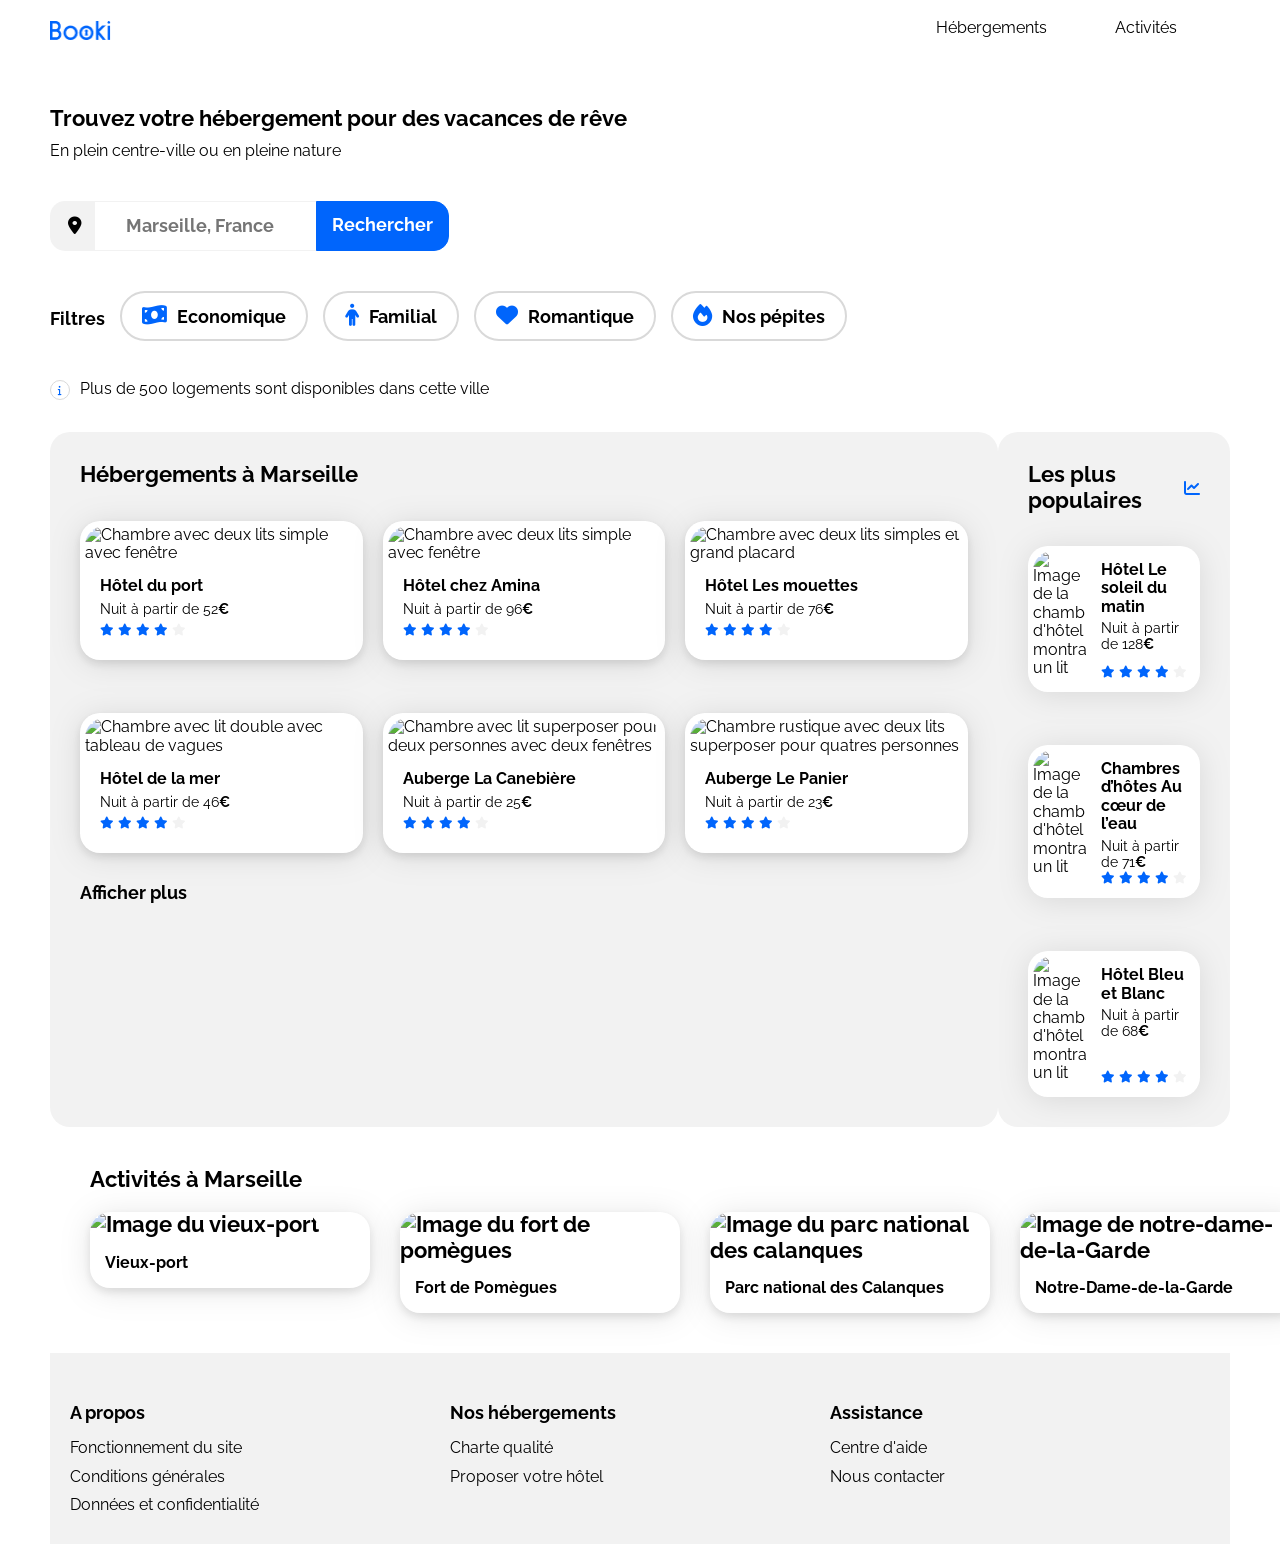
==== commit ec43b60a: "WIP on reponsive mobile" ====
--- a/index.html
+++ b/index.html
@@ -13,8 +13,8 @@
         crossorigin="anonymous" referrerpolicy="no-referrer" />
     <link rel="stylesheet" href="./css/normalize.css">
     <link rel="stylesheet" href="./css/style.css">
-    <link rel="stylesheet" href="./css/tablette.css">
-    <link rel="stylesheet" href="./css/telephone.css">
+    <link rel="stylesheet" href="./css/tablette.css" media="screen and (max-width: 1024px)">
+    <link rel="stylesheet" href="./css/telephone.css" media="screen and (max-width: 768px) and (min-width:320px)">
     
     
 </head>
@@ -43,35 +43,35 @@
                         <input class="recherche-marseille" type="search" name="point-de-localisation" placeholder="Marseille, France">   
                         <input class="rechercher-bouton desktop-only" type="submit" value="Rechercher">
                         <!--changement==> <i en button pour la version mobile-->
-                        <button class="fa-solid fa-magnifying-glass mobile-only" type="submit" aria-label="Rechercher"></button>
+                        <button class="fa-solid fa-magnifying-glass mobile-only" type="submit" aria-label="Rechercher"><!--pour les lecture d'ecran pour savoir de quoi il sagit--></button>
                     </form>
                 </div>
                 <div class="titre-filtre">
                     <p>Filtres</p>
                  <div class="quatre-boutons">
                     <div class="boutons">
-                        <p><i class="fa-solid fa-money-bill-wave"></i>Economique</p>
+                        <p><i class="fa-solid fa-money-bill-wave" aria-hidden="true"></i>Economique</p>
                     </div>
                     <div class="boutons">
-                        <p><i class="fa-solid fa-person" ></i>Familial</p>
+                        <p><i class="fa-solid fa-person" aria-hidden="true"></i>Familial</p>
                     </div>
                     <div class="boutons">
-                        <p><i class="fa-solid fa-heart"></i>Romantique</p>
+                        <p><i class="fa-solid fa-heart" aria-hidden="true"></i>Romantique</p>
                     </div>
                     <div class="boutons">
-                        <p><i class="fa-solid fa-fire"></i>Nos pépites</p>
+                        <p><i class="fa-solid fa-fire" aria-hidden="true"></i>Nos pépites</p>
                     </div>
                  </div>
                 </div>
                     <div class="information">
                         <i class="fa-solid fa-info" aria-hidden="true"></i>
-                        <p>Plus de 500 logemets sont disponibles dans cette ville</p>
+                        <p>Plus de 500 logements sont disponibles dans cette ville</p>
                     </div>
             </section>
         </main>
 <!--Section hebergements et les plus populaires-->  
         <div class="hebergements-and-populaires">
-                <section class="hebergements">
+                <section class="hebergements" id="hebergements">
                 <h2 class="section-title">Hébergements à Marseille</h2>
                 <div class="hebergements-cards">
                     <a href="#">
@@ -258,7 +258,7 @@
                 </section>
             </div>
 <!--Activite a marseille-->
-        <section class="activites">
+        <section class="activites" id="activites">
             <div class="activites-title">
                 <h2 class="section-title">Activités à Marseille</h2>
             </div>
@@ -295,7 +295,7 @@
             </a>
                 <a href="#">
                     <article class="card">
-                        <img src="images/activites/florian-wehde.jpg" alt="Image de notre notre-dame-de-la-Garde">
+                        <img src="images/activites/florian-wehde.jpg" alt="Image de notre-dame-de-la-Garde">
                             <div class="card-content">
                                 <div class="card-txt">
                                     <h3 class="card-title">Notre-Dame-de-la-Garde</h3>
--- a/css/style.css
+++ b/css/style.css
@@ -24,7 +24,6 @@
     width: 100%;
     max-width: 1440px;
     padding: 0 50px;
-    
 }
 
 a {
@@ -59,7 +58,6 @@
 .neutral-star {
     color: var(--main-bg-color)
 }
-
 
 /****** HEADER ***********/
 
@@ -71,55 +69,53 @@
     justify-content: space-between;/*mettre tout a droite le menu*/
     align-items: center;/*center le logo avec le menu*/
     margin-top: -4px;/*pour que la bordure bleu soit coler en haut*/
-  
-  }
- 
- .logo-booki {
+}
+ 
+.logo-booki {
     width: 160px;
     height: 80px;/*separation du titre h1 et le logo*/
     margin-top: 50px;/*regler la marge du haut pour le logo*/
      
- }
- 
- .logo-booki img {/*taille de l'image*/
+}
+ 
+.logo-booki img {/*taille de l'image*/
      width: 61.09px;
      height: 19px;
- }
- 
- #menu {
+}
+ 
+#menu {
      display: flex;/*sans, hebergements et activite resterais en colonnes*/
      gap: 68px;/*espace entre hebergements et activites*/
      list-style: none;/*enlever les puces*/
      width: 344px;
      height: 35px;
      padding: 0px 50px;
- }
+}
      
- #menu a:hover {
+#menu a:hover {
      color: #0065FC;/*le menu passe en bleu au survole*/
      border-top: solid 2px #0065FC;/*l'epaisseur de la bordure au survole*/
      padding-top: 16px;/*espace entre la hauteur du site et le menu*/
      font-size: 16px;
      font-weight: 400;
-  }
+}
  
  /****** TITRE PRINCIPAL ***********/
 
- h1 {
+h1 {
      font-weight: 700;
      font-size: 22px;
      color: #000;
      margin-top: 30px;/*espace entre le logo et le titre*/
      margin-bottom: -5px;/*espace entre le h1 et le paragraphe*/
     
- }
+}
  .titre-1 p {
-     
     font-weight: 400;
     font-size: 16px;
     color: #000;
-     
- }
+}
+
  /****** BARRE DE RECHERCHE ***********/
 
 .barre-de-recherche {
@@ -127,6 +123,7 @@
     margin-top: 40px;/*espcae entre le titre et la barre de recherche*/
     height: 50px;
 }
+
 i.fa-solid.fa-location-dot {
     color: #000000;
     background-color: #F2F2F2;/*couleur de fond*/
@@ -174,9 +171,9 @@
                 .mobile-only {
                     display: none;
                 }
+
                 .formulaire {
                     display: flex;/*permet de mettre tous les éléments sur une seule ligne*/
-                   
                 }
 
  /****** FILTRE ET BOUTONS ***********/
@@ -216,24 +213,25 @@
     font-size: 22px;/*pour la grosseur du logo*/
     padding-right: 10px;/*espace du logo et du texte*/
 }
+
  /****** INFORMATION ***********/
  
- .information {
+.information {
      display: flex;/*que le logo et le texte soit côte a côte*/
      height: 25px;
      gap: 10px ;/* espace entre le logo et le texte*/
      align-items: center;/*pour que le logo et le texte soit alligner*/
      margin-bottom: 30px;/*espace du bas avec la prochaine section*/
      margin-top: 30px;/*espace avec la "div" des filtres*/
- }
- .information p {
+}
+.information p {
      height: 20px;
      color: #000;
      font-size: 16px;
      font-weight: 400;
- }
- 
- .fa-info {
+}
+ 
+.fa-info {
      height: 20px;
      width: 20px;
      border-radius: 50%;/*pour faire un rond*/
@@ -241,14 +239,13 @@
      font-size: 10px;/*pour la grosseur du "i"*/
      text-align: center;/*sans, il serait centrer a gauche du rond*/
      align-content: center;/*sans, il serait centrer en haut du rond*/
- }
+}
 
 /****** Hebergements And Populaires ***********/
 
 .hebergements-and-populaires {
     display: flex;/*hebergement et populaires soit côte a côte*/
     justify-content: space-between;/* sans ce n'est pas aerer, les 2 sections sont coller*/
-  
 }
 
 .hebergements-and-populaires section {
@@ -260,13 +257,10 @@
 
 /****** Hebergements ***********/
 
-
-
 .hebergements-cards {
     display: grid;/*utilisation de grid car il y a plusieurs cards(tout les enfants deviennent des elements de la grille)*/
     grid-template-columns: repeat(3, 1fr);/*3 colonnes de tailles egales, fr divise l'espace disponible proportionnellement*/
     gap: 20px; 
-    
 }
 
 .hebergements-cards .card {
@@ -291,13 +285,10 @@
 
 .hebergements-cards .card-content {
     padding: 15px;
-    
 }
 
 .hebergements-cards .card-title {
     margin: 0;
-    
-    
 }
 
 .hebergements-cards .card-subtitle {
@@ -305,7 +296,6 @@
     color: #000;
     font-size: 14px;
     font-weight: 400;
-
 }
 
 .afficher-plus {
@@ -328,14 +318,13 @@
     display: flex;
     flex-direction: column;
     gap: 20px;
-   
-}
+}
+
 .populaires-title {
     display: flex;
     justify-content: space-between;
     align-items: center;
-    
-}
+ }
 
 .populaires-cards .card {
     display: flex;
@@ -387,7 +376,6 @@
     color: #000;
     margin: 40px;
     flex-direction: column;
-    
 }
 
 .activites-cards {
@@ -395,7 +383,6 @@
     gap: 30px;
     margin-top: 20px;
     justify-content: space-evenly;
-
 }
 
 .activites-cards .card {
@@ -429,6 +416,7 @@
 
 
 /****** FOOTER ***********/
+
 footer {
     
     background-color: #F2F2F2;
@@ -450,7 +438,6 @@
     list-style: none;
 }
 
-
 footer a {
     font-weight: 400;
     font-size: 16px;
--- a/css/telephone.css
+++ b/css/telephone.css
@@ -49,33 +49,30 @@
         min-width: 320px;
     }
     #menu a {
-        position: relative;
-        text-decoration: none;
-        color: black;
-        display: inline-block;
+        position: relative;/*pour que les elements positionne en absolu a l'interieur comme "after" se basent sur lui comme repere*/
     }
       
     #menu a::after {
-        content: "";
-        position: absolute;
+        content: "";/*je doit quand meme l'utiliser meme avec rien a l'interieur sinon "after" n'existerais pas*/
+        position: absolute;/* place le petit trait en position absolue par rapport au lien grace au position relative au dessus*/
         left: 50%;
-        transform: translateX(-50%);
+        transform: translateX(-50%);/* Décale le trait vers la gauche de 50% de sa propre largeur, pour vraiment centrer sinon il serai a gauche*/
         bottom: -20px; /* distance entre le lien et le trait */
-        width: 50vw;
-        height: 2px;
+        width: 250px;/*longueur du trait*/
+        height: 2px;/*epaisseur du trait*/
         background-color: #0065FC;
-        opacity: 0;
+        opacity: 0;/*pour rendre le trait invisible*/
     }
       
     #menu a:hover::after {
-        opacity: 1;
+        opacity: 1;/*rend le trait visible au survol*/
     }
       
       
 /****** BARRE DE RECHERCHE ***********/
 
    .desktop-only {
-        display: none;
+        display: none;/*supprime le bouton rechercher pour faire place a la loupe*/
     }
     
     .mobile-only {
@@ -154,12 +151,7 @@
  
 
 /****** HEBERGEMENTS ***********/
-    .hebergements-cards .card {
-        width: 100%;
-        height: 210px;
-        min-width: 335px;
-    }
-
+  
     .hebergements-cards {
         display: block;
     }
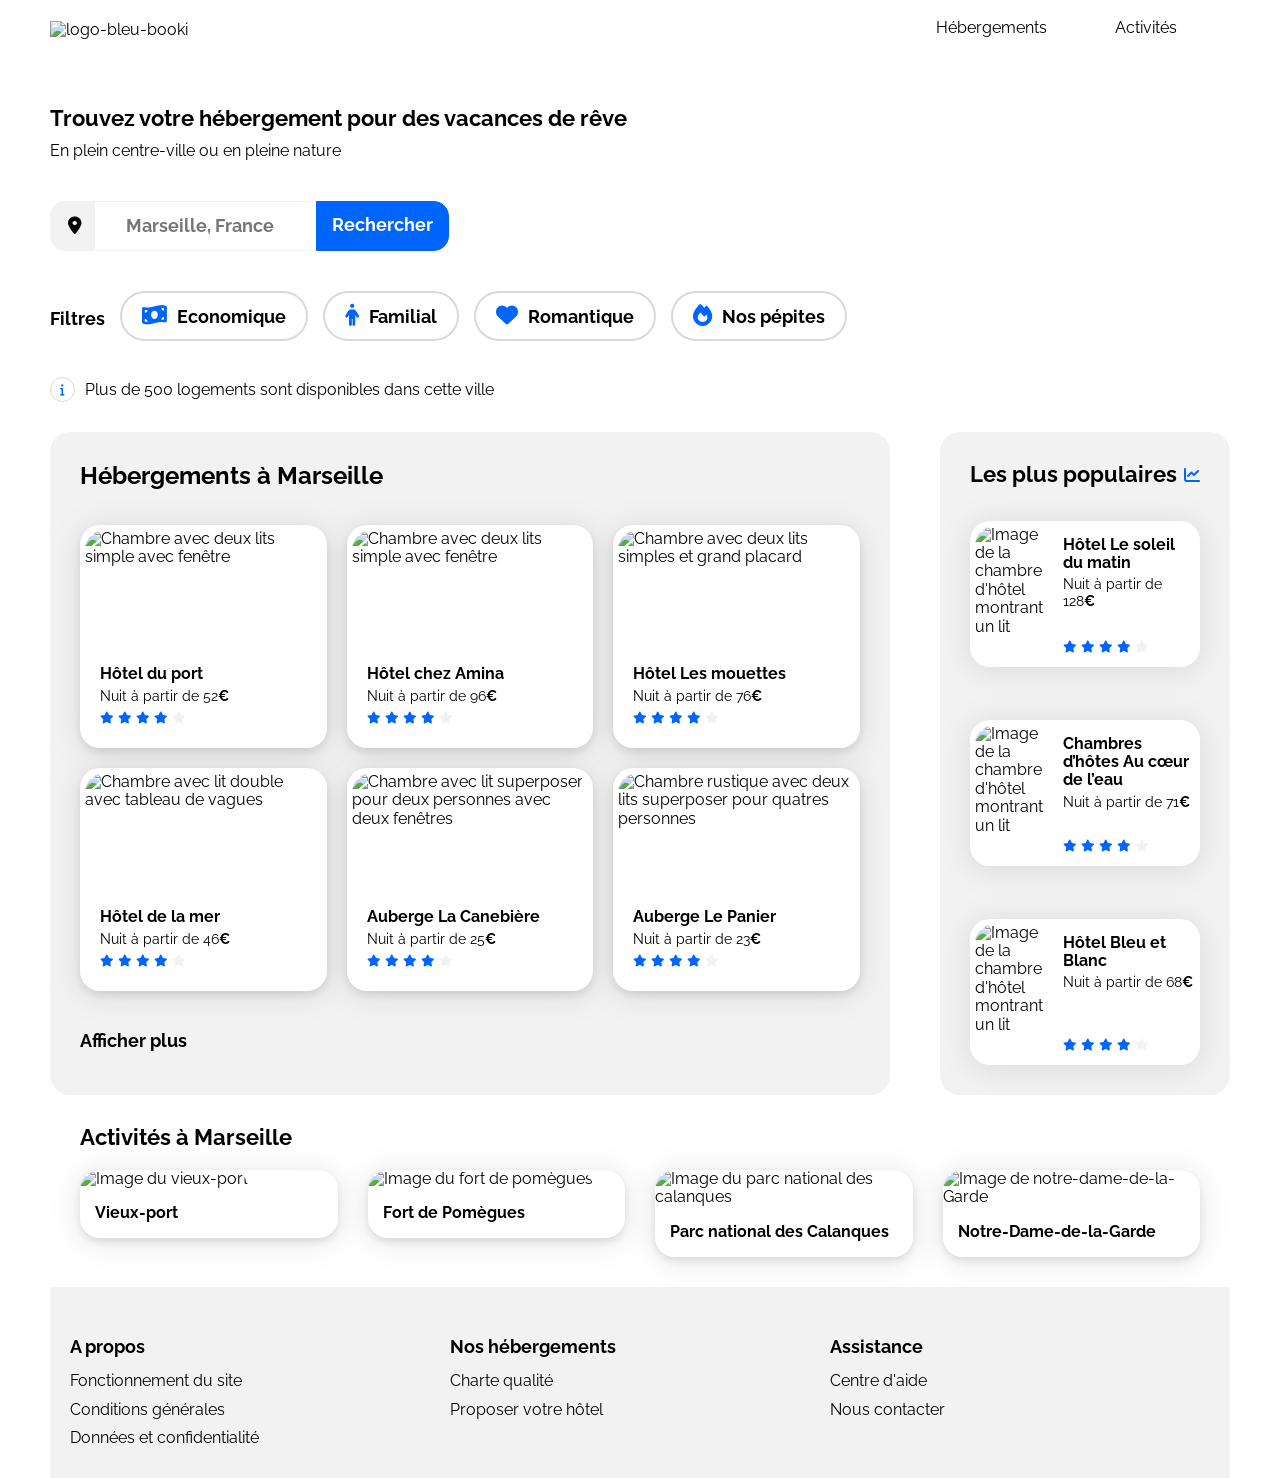
==== commit a7a74077: "breakpoint 1100px 810px Co-authored-by: Kévin Monteiro <Keirodev@users.noreply.github.com>" ====
--- a/index.html
+++ b/index.html
@@ -13,8 +13,8 @@
         crossorigin="anonymous" referrerpolicy="no-referrer" />
     <link rel="stylesheet" href="./css/normalize.css">
     <link rel="stylesheet" href="./css/style.css">
-    <link rel="stylesheet" href="./css/tablette.css" media="screen and (max-width: 1024px)">
-    <link rel="stylesheet" href="./css/telephone.css" media="screen and (max-width: 768px) and (min-width:320px)">
+    <link rel="stylesheet" href="./css/tablette.css">
+    <link rel="stylesheet" href="./css/telephone.css">
     
     
 </head>
@@ -23,7 +23,7 @@
 <!--Header-->
         <header>
             <div class="logo-booki">
-                <img src="images/logo/Logo/Logo.png" alt="logo-bleu-booki">
+                <img src="images/logo/Booki@3x.png" alt="logo-bleu-booki">
             </div>
             <nav>
                 <ul id="menu">
@@ -72,7 +72,7 @@
 <!--Section hebergements et les plus populaires-->  
         <div class="hebergements-and-populaires">
                 <section class="hebergements" id="hebergements">
-                <h2 class="section-title">Hébergements à Marseille</h2>
+                <h2 class="hebergements-title">Hébergements à Marseille</h2>
                 <div class="hebergements-cards">
                     <a href="#">
                         <article class="card">
@@ -263,41 +263,41 @@
                 <h2 class="section-title">Activités à Marseille</h2>
             </div>
             <div class="activites-cards">
-            <a href="#">
+            <a class="marseille" href="#">
                 <article class="card">
                 <img src="images/activites/reno-laithienne.jpg" alt="Image du vieux-port">
                 <div class="card-content">
-                    <div class="card-txt">
+                    <div class="activites-card-txt">
                         <h3 class="card-title">Vieux-port</h3>
                     </div>
                 </div>
                 </article>
             </a>
-            <a href="#">
+            <a class="marseille" href="#">
              <article class="card">
                 <img src="images/activites/paul-hermann.jpg" alt="Image du fort de pomègues">
                     <div class="card-content">
-                        <div class="card-txt">
+                        <div class="activites-card-txt">
                             <h3 class="card-title">Fort de Pomègues</h3>
                         </div>
                     </div>
                 </article>
             </a>
-            <a href="#">
+            <a class="marseille" href="#">
             <article class="card">
                     <img src="images/activites/kilyan-sockalingum.jpg" alt="Image du parc national des calanques">
                         <div class="card-content">
-                            <div class="card-txt">
+                            <div class="activites-card-txt">
                                 <h3 class="card-title">Parc national des Calanques</h3>
                             </div>
                         </div>
             </article>
             </a>
-                <a href="#">
+            <a class="marseille" href="#">
                     <article class="card">
                         <img src="images/activites/florian-wehde.jpg" alt="Image de notre-dame-de-la-Garde">
                             <div class="card-content">
-                                <div class="card-txt">
+                                <div class="activites-card-txt">
                                     <h3 class="card-title">Notre-Dame-de-la-Garde</h3>
                                 </div>
                             </div>
--- a/css/style.css
+++ b/css/style.css
@@ -18,13 +18,16 @@
     display: flex;
     justify-content: center;
     margin: 0;
+   
 }
 
 .main-container {
     width: 100%;
     max-width: 1440px;
     padding: 0 50px;
-}
+
+}
+
 
 a {
     color: inherit;
@@ -63,7 +66,6 @@
 
 header {
     width: 100%;
-    max-width: 1440px;
     height: 80px;
     display: flex;/*sans, le menu reste en dessous du logo*/
     justify-content: space-between;/*mettre tout a droite le menu*/
@@ -79,8 +81,8 @@
 }
  
 .logo-booki img {/*taille de l'image*/
-     width: 61.09px;
-     height: 19px;
+     width:62px;
+     height: 20px;
 }
  
 #menu {
@@ -190,7 +192,6 @@
    height: 50px;/*hauteur des boutons*/
 }
 
-
 p {
     font-size: 18px;
     font-weight: 700;
@@ -223,20 +224,23 @@
      align-items: center;/*pour que le logo et le texte soit alligner*/
      margin-bottom: 30px;/*espace du bas avec la prochaine section*/
      margin-top: 30px;/*espace avec la "div" des filtres*/
+
 }
 .information p {
-     height: 20px;
+     height: 25px;
      color: #000;
      font-size: 16px;
      font-weight: 400;
+     display: flex;
+     align-items: center;
 }
  
 .fa-info {
-     height: 20px;
-     width: 20px;
+     height: 25px;
+     width: 25px;
      border-radius: 50%;/*pour faire un rond*/
      border: solid 1px #d9d9d9;/*couleur et lepaisseur de la bordure*/
-     font-size: 10px;/*pour la grosseur du "i"*/
+     font-size: 12px;/*pour la grosseur du "i"*/
      text-align: center;/*sans, il serait centrer a gauche du rond*/
      align-content: center;/*sans, il serait centrer en haut du rond*/
 }
@@ -246,49 +250,65 @@
 .hebergements-and-populaires {
     display: flex;/*hebergement et populaires soit côte a côte*/
     justify-content: space-between;/* sans ce n'est pas aerer, les 2 sections sont coller*/
+    gap: 50px;
 }
 
 .hebergements-and-populaires section {
     background-color: var(--main-bg-color);
     border-radius: 20px;
     padding: 30px;
-    box-sizing: border-box
+    box-sizing: border-box;
 }
 
 /****** Hebergements ***********/
 
+.hebergements-title {
+    margin-top: 0;
+    margin-bottom: 35px;
+}
+.hebergements {
+    overflow: hidden;
+}
+
 .hebergements-cards {
-    display: grid;/*utilisation de grid car il y a plusieurs cards(tout les enfants deviennent des elements de la grille)*/
-    grid-template-columns: repeat(3, 1fr);/*3 colonnes de tailles egales, fr divise l'espace disponible proportionnellement*/
-    gap: 20px; 
+    display: grid;
+    grid-template-columns: repeat(3, 1fr);
+    gap: 20px;
 }
 
 .hebergements-cards .card {
-    margin-top: 33px;
+    display: flex;
+    flex-direction: column;
+    height: 100%;  /* Make all cards the same height */
     border-radius: 20px;
-    box-shadow: 0 4px 10px rgba(0, 0, 0, 0.1); /* centrer,ombarage et floutage/ rgba: couleur noir transparente a 10%*/
-    overflow: hidden; /*evite que l'image depasse des bordures*/ 
-    transition: transform 0.3s ease-in-out; /* effet de lenteur au survole*/
+    box-shadow: 0 4px 10px rgba(0, 0, 0, 0.1);
+    overflow: hidden;
+    transition: transform 0.3s ease-in-out;
+    background-color: white; /* Add background color */
 }
 
 .hebergements-cards .card:hover {
-    transform: scale(1.03); /*effet d'agrandissement au survole*/
+    transform: scale(1.03);
 }
 
 .hebergements-cards img {
-    width: 100%;/* pour que l'image rentre bien dans la cards avec la bordure, moins de pourcentage l'image ne serait pas proportionnelle ici elle serait retrecit*/
-    height: 120px; 
-    object-fit: cover;/*il vas avec width : 100%, sans lui l'image serait ecraser ou etirer*/
+    width: 100%;
+    height: 120px;
+    object-fit: cover;
     border-top-left-radius: 20px;
-    border-top-right-radius: 20px; 
+    border-top-right-radius: 20px;
 }
 
 .hebergements-cards .card-content {
     padding: 15px;
+    display: flex;
+    flex-direction: column;
+    flex-grow: 1; /* Allow content to expand */
 }
 
 .hebergements-cards .card-title {
     margin: 0;
+    font-size: 16px;
 }
 
 .hebergements-cards .card-subtitle {
@@ -301,7 +321,7 @@
 .afficher-plus {
     width: 810px;
     height: 20px;
-    margin-top: 30px;
+    margin-top: 40px;
 }
 
 .afficher-plus a {
@@ -312,6 +332,7 @@
 /****** Populaires ***********/
 .populaires {
     width: 32%;
+    min-width: 290px;
 }
 
 .populaires-cards {
@@ -370,26 +391,20 @@
 /****** ACTIVITES A MARSEILLE ***********/
 
 .activites {
-
-    font-weight: 700;
-    font-size: 22px;
-    color: #000;
-    margin: 40px;
-    flex-direction: column;
+    padding: 30px;
+    max-width: 1440px;
 }
 
 .activites-cards {
     display: flex;
     gap: 30px;
     margin-top: 20px;
-    justify-content: space-evenly;
 }
 
 .activites-cards .card {
     box-shadow: 0 4px 10px rgba(0, 0, 0, 0.1);
     overflow: hidden;  
     transition: transform 0.3s ease-in-out; 
-    width: 280px;
     padding: 0px;/*pour enlever la bordure blanche autour de l'image*/
 }
 
@@ -397,6 +412,11 @@
     transform: scale(1.03); 
 }
 
+.activites-card-txt {
+    height: 50px;
+    display: flex;
+    align-items: center;
+  }
 .activites-cards img {
     width: 100%; 
     height: 380px;
@@ -409,11 +429,9 @@
     margin-left: 15px;
 }
 
-.activites-cards .card-title {
-    font-weight: 700;
-    font-size: 16px;
-}
-
+a.marseille {
+    width: 30%;
+}
 
 /****** FOOTER ***********/
 
--- a/css/tablette.css
+++ b/css/tablette.css
@@ -1,88 +1,95 @@
 /* Medium devices (tablets, max 1024px) */
 
 @media screen and (max-width: 1024px){
-
     body {
-        min-width: 769px;
         max-width: 1024px;
     }
+    
+    /****** HEADER ***********/    
+    
+        #menu {
+            display: flex;
+            gap: 40px;
+            list-style: none;
+            width: 300px;
+        }
 
-/****** HEADER ***********/    
+    /****** FILTRES ***********/    
+    
+        .titre-filtre {
+            display: flex;
+            flex-direction: column; /*filtres en haut des boutons */
+        }
 
-    header {
-        width: 100%;
+        .boutons {
+            padding: 8px 14px;
+        }
+        
+        .boutons p {
+            font-size: 16px;
+        }
+    
+    /****** HEBERGEMENTS ET POPULAIRES ***********/
+    
+        .hebergements-and-populaires {
+            flex-direction: column;
+        }
+    
+    /****** HEBERGEMENTS ***********/
+        
+        .hebergements-cards {
+            grid-template-columns: repeat(3, 1fr);
+        }
+        
+        .hebergements-cards .card-title {
+            font-size: 14px; /* ou 13px si nécessaire */
+            white-space: nowrap; /* force le texte à rester sur une ligne */
+            overflow: hidden;
+            text-overflow: ellipsis;
+        }
+
+        .hebergements-cards .card-subtitle {
+            font-size: 14px ;
+        }
+        .hebergements {
+            width: 100%;
+        }
+      
+    /****** POPULAIRES ***********/
+    
+        .populaires {
+            width: 100%;
+            
+        }
+    
+        .populaires-cards {
+            display: flex;
+            flex-direction: row;
+            justify-content: space-around;
+        }
+    
+        .populaires-cards a {
+            width: 30%;
+        }
+    
+        .populaires-cards .card-title {
+            font-size: 14px;
+        }
+    
+        .populaires-cards .card-subtitle {
+            font-size: 13px;
+        }
+       
+    /****** ACTIVITE A MARSEILLE ***********/
+    
+       h3.card-title {
+          max-height:150px ;
+       }
+
+       .activites-cards img {
+            width: 100%;
+            height: 200px;
+        }
     }
-
-    #menu {
-        display: flex;
-        gap: 40px;
-        list-style: none;
-        width: 300px;
-    }
-
-    .titre-filtre {
-        display: flex;
-        flex-direction: column; /*filtres en haut des boutons */
-    }
-
-   .titre-filtre p {
-        margin-bottom: 10px;
-        margin-top: 5px;
-    }
-
-/****** HEBERGEMENTS ET POPULAIRES ***********/
-
-    .hebergements-and-populaires {
-        flex-direction: column;
-    
-    }
-
-/****** HEBERGEMENTS ***********/
-
-    .hebergements {
-        width: 100%;
-    }
-
-/****** POPULAIRES ***********/
-
-    .populaires {
-        width: 100%;
-        margin-top: 50px;
-       
-    }
-
-    .populaires-cards {
-        display: flex;
-        flex-direction: row;
-        justify-content: space-around;
-    }
-
-    .populaires-cards a {
-        width: 30%;
-    }
-
-    .populaires-cards .card-title {
-        font-size: 14px;
-    }
-
-    .populaires-cards .card-subtitle {
-        font-size: 13px;
-    }
-   
-
-    /****** ACTIVITE A MARSEILLE ***********/
-
-    .activites-cards .card {
-        width: 190px;
-        height: 270px;
-    }
-
-    .activites-cards img {
-        width: 100%;
-        height: 200px;
-    }
-}
   
-
-
-    + 
--- a/css/telephone.css
+++ b/css/telephone.css
@@ -1,8 +1,8 @@
 /* Small devices (phones, less than 768px) */
-@media screen and (max-width: 768px) and (min-width:320px){
+@media screen and (max-width: 769px){
     body {
         min-width: 320px;
-        max-width: 768px;
+        max-width: 769px;
         padding: 0 ;  
     }
 
@@ -15,60 +15,62 @@
     main {
         padding: 0 20px;
     }
+    
     .logo-booki {
         text-align: center;
         margin-bottom: 15px;
+        margin-top: 30px;
+    }
+
+    .logo-booki img {
+        height: 20px;
+        width: 65px;
     }
 
     header {
         display: flex;
-        flex-direction: column; 
-        align-items: center; 
+        flex-direction: column;
         margin-bottom: 80px;
     }
     
-    #menu a:hover{
-        
-        border-top: none; /* supprime la bordure en haut */
-        padding-top: 0; /* evite le texte qui bouge*/
-    }
-
-    #menu {
+    nav {
+        width: 100%;
+    }
+    
+    ul#menu {
         display: flex;
         justify-content: space-between;
-    }
-
-    ul#menu {
-        max-width: 768px;
         width: 100%;
-    }
-
-    nav {
-        max-width: 768px;
+        padding: 0;
+        margin: 0;
+     }
+    
+    #menu li {
+        flex: 1;
+        text-align: center;
+    }
+    
+    #menu a {
+        display: block;
+        padding: 15px 0;
+        position: relative;
+    }
+   
+    #menu a:hover {
+       
+        border-top: none; /* Remove any top border on hover */
+    }
+    
+    #menu a:hover::after {
+        content: "";
+        position: absolute;
+        bottom: -1px; /* Position it to overlap the gray line */
+        left: 0;
         width: 100%;
-        min-width: 320px;
-    }
-    #menu a {
-        position: relative;/*pour que les elements positionne en absolu a l'interieur comme "after" se basent sur lui comme repere*/
-    }
-      
-    #menu a::after {
-        content: "";/*je doit quand meme l'utiliser meme avec rien a l'interieur sinon "after" n'existerais pas*/
-        position: absolute;/* place le petit trait en position absolue par rapport au lien grace au position relative au dessus*/
-        left: 50%;
-        transform: translateX(-50%);/* Décale le trait vers la gauche de 50% de sa propre largeur, pour vraiment centrer sinon il serai a gauche*/
-        bottom: -20px; /* distance entre le lien et le trait */
-        width: 250px;/*longueur du trait*/
-        height: 2px;/*epaisseur du trait*/
+        height: 3px;
         background-color: #0065FC;
-        opacity: 0;/*pour rendre le trait invisible*/
-    }
-      
-    #menu a:hover::after {
-        opacity: 1;/*rend le trait visible au survol*/
-    }
-      
-      
+    }
+    
 /****** BARRE DE RECHERCHE ***********/
 
    .desktop-only {
@@ -92,21 +94,29 @@
 
     .formulaire {
         min-width: 320px;
-        width: 100%;
         max-width: 100%;
     }
 
     .barre-de-recherche {
         margin: auto;
     }
-  
+
+    input.recherche-marseille {
+        max-width: 200px;
+    }
+
+/****** IITRE H1 ***********/  
+
+    .titre-1 {
+        margin-top: -20px;
+    }
+    
 /****** FILTRE ET BOUTONS ***********/
-
 
     .titre-filtre {
         flex-direction: column;
-        min-width: 320px;
-        max-width:768px;
+        margin-top: 15px;/*espace entre la barre de recherche et filtres*/
+       
     }
 
     .quatre-boutons {
@@ -114,23 +124,33 @@
         flex-wrap: wrap;
         gap: 10px;/*si je passe a15 les elements serait en colonne*/
         height: auto;
+        margin-top: -15px;/*espace entre filtres et les boutons*/
     }
 
     .boutons {
-        flex: 1 0 calc(50% - 5px); /* flex-grow, flex-shrink, flex-basis */
-        min-width: 120px; /* largeur minimale pour éviter une trop grande déformation et a 425px les elements se mette en colonne */
+        flex: 1 0 calc(50% - 5px); /* flex-grow peut grandir pour remplir l’espace disponible, flex-shrink élément ne rétrécit pas si l’espace manque, flex-basisa taille de base de l’élément (environ la moitié du conteneur, moins l’écart) */
+        min-width: 20px; /* largeur minimale pour éviter une trop grande déformation et a 425px les elements se mette en colonne */
         justify-content: center;/*centrer a l'interieur des boutons*/
+        padding: 0px;
+        height: 50px;
     }
 
     .boutons p {
         white-space: nowrap; /* Empêche le texte de passer à la ligne */
     }
 
+/****** INFORMATION ***********/
+
+    .information i {
+        flex-shrink: 0; /* Prevent the icon from shrinking */
+        font-size: 14px;
+    }
+
 /****** HEBERGEMENTS ET POPULAIRES ***********/
 
     .hebergements-and-populaires {
         display: flex;
-        flex-direction: column-reverse;
+        flex-direction: column-reverse;/*echanger la section les plus populaires et hebergements a marseille*/
         gap: 15px;
     }
 
@@ -153,7 +173,7 @@
 /****** HEBERGEMENTS ***********/
   
     .hebergements-cards {
-        display: block;
+        grid-template-columns: 1fr;
     }
 
     section.hebergements {
@@ -162,20 +182,19 @@
   
 /****** ACTIVITES A MARSEILLE ***********/  
 
-    .activites-cards .card {
-        padding: 0px;
-        margin: 30px 0;
-        width: 100%;
-        max-height: 200px;
-    }  
-    
-    .activites-cards img {
-        max-height: 150px;
-    }
-            
-    .activites-cards {
-        display:block;
-    }
+.activites-cards .card {
+    padding: 0px;
+    margin: 30px 0;
+    width: 100%;
+}  
+
+.activites-cards img {
+    max-height: 150px;
+}
+        
+.activites-cards {
+    display:block;
+}
 
 /****** FOOTER ***********/
 
@@ -183,16 +202,3 @@
        display: block;
     }
 }
-
-  
-
-
-
-
-
-
-
-
-
-
-
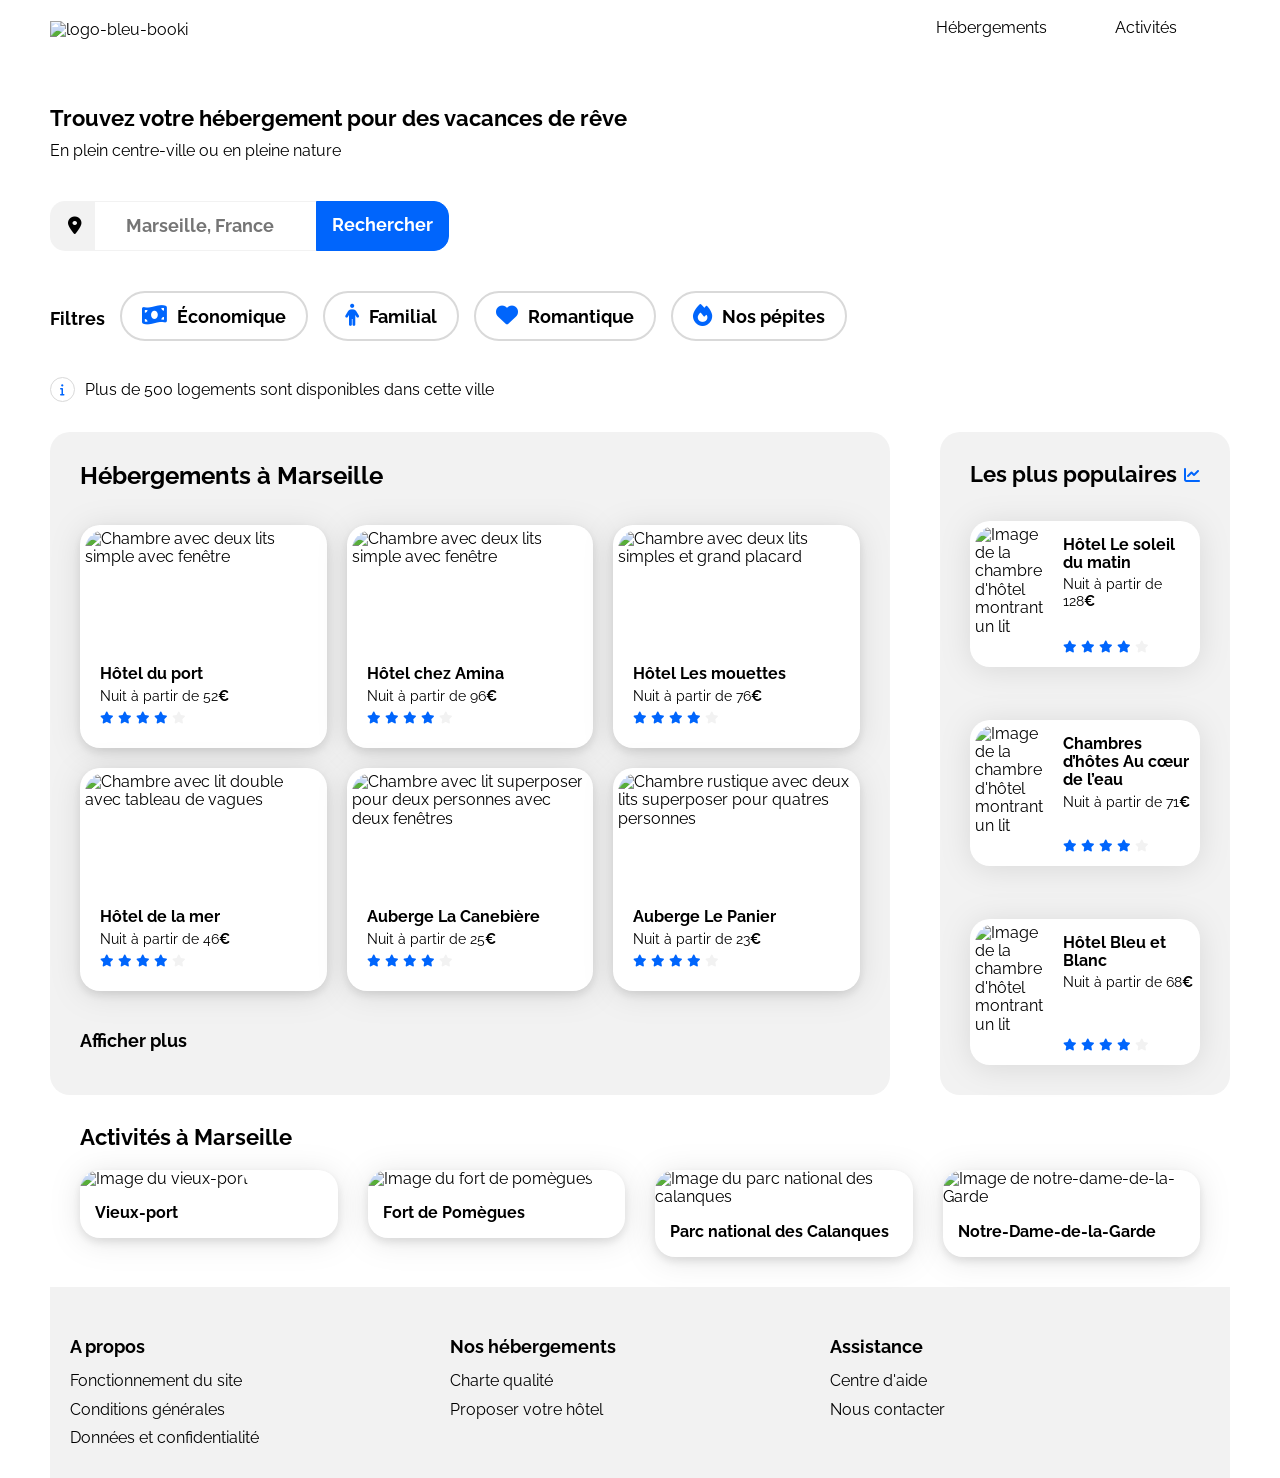
==== commit f1886301: "ajustement de details de derniere minute" ====
--- a/index.html
+++ b/index.html
@@ -50,7 +50,7 @@
                     <p>Filtres</p>
                  <div class="quatre-boutons">
                     <div class="boutons">
-                        <p><i class="fa-solid fa-money-bill-wave" aria-hidden="true"></i>Economique</p>
+                        <p><i class="fa-solid fa-money-bill-wave" aria-hidden="true"></i>Économique</p>
                     </div>
                     <div class="boutons">
                         <p><i class="fa-solid fa-person" aria-hidden="true"></i>Familial</p>
--- a/css/style.css
+++ b/css/style.css
@@ -18,16 +18,13 @@
     display: flex;
     justify-content: center;
     margin: 0;
-   
 }
 
 .main-container {
     width: 100%;
     max-width: 1440px;
     padding: 0 50px;
-
-}
-
+}
 
 a {
     color: inherit;
@@ -77,48 +74,47 @@
     width: 160px;
     height: 80px;/*separation du titre h1 et le logo*/
     margin-top: 50px;/*regler la marge du haut pour le logo*/
-     
 }
  
 .logo-booki img {/*taille de l'image*/
-     width:62px;
-     height: 20px;
+    width:62px;
+    height: 20px;
 }
  
 #menu {
-     display: flex;/*sans, hebergements et activite resterais en colonnes*/
-     gap: 68px;/*espace entre hebergements et activites*/
-     list-style: none;/*enlever les puces*/
-     width: 344px;
-     height: 35px;
-     padding: 0px 50px;
+    display: flex;/*sans, hebergements et activite resterais en colonnes*/
+    gap: 68px;/*espace entre hebergements et activites*/
+    list-style: none;/*enlever les puces*/
+    width: 344px;
+    height: 35px;
+    padding: 0px 50px;
 }
      
 #menu a:hover {
-     color: #0065FC;/*le menu passe en bleu au survole*/
-     border-top: solid 2px #0065FC;/*l'epaisseur de la bordure au survole*/
-     padding-top: 16px;/*espace entre la hauteur du site et le menu*/
-     font-size: 16px;
-     font-weight: 400;
-}
- 
- /****** TITRE PRINCIPAL ***********/
+    color: #0065FC;/*le menu passe en bleu au survole*/
+    border-top: solid 5px #0065FC;/*l'epaisseur de la bordure au survole*/
+    padding-top: 15px;/*espace entre la hauteur du site et le menu*/
+    font-size: 16px;
+    font-weight: 400;
+}
+ 
+/****** TITRE PRINCIPAL ***********/
 
 h1 {
-     font-weight: 700;
-     font-size: 22px;
-     color: #000;
-     margin-top: 30px;/*espace entre le logo et le titre*/
-     margin-bottom: -5px;/*espace entre le h1 et le paragraphe*/
-    
-}
- .titre-1 p {
-    font-weight: 400;
-    font-size: 16px;
+    font-weight: 700;
+    font-size: 22px;
     color: #000;
-}
-
- /****** BARRE DE RECHERCHE ***********/
+    margin-top: 30px;/*espace entre le logo et le titre*/
+    margin-bottom: -5px;/*espace entre le h1 et le paragraphe*/
+}
+
+.titre-1 p {
+    font-weight: 400;
+    font-size: 16px;
+    color: #000;
+}
+
+/****** BARRE DE RECHERCHE ***********/
 
 .barre-de-recherche {
     width: auto ;/* regler la longueur automatiquement*/
@@ -207,7 +203,7 @@
 
 .quatre-boutons :hover {
     background-color: #DEEBFF;/*couleur de fond au survole*/
-    cursor: pointer;/* au survole le curseur change*/
+    cursor: pointer;/* au survole le curseur change pour faire voir que le lien es clicable*/
 }
 
 .boutons i {
@@ -215,34 +211,34 @@
     padding-right: 10px;/*espace du logo et du texte*/
 }
 
- /****** INFORMATION ***********/
+/****** INFORMATION ***********/
  
 .information {
-     display: flex;/*que le logo et le texte soit côte a côte*/
-     height: 25px;
-     gap: 10px ;/* espace entre le logo et le texte*/
-     align-items: center;/*pour que le logo et le texte soit alligner*/
-     margin-bottom: 30px;/*espace du bas avec la prochaine section*/
-     margin-top: 30px;/*espace avec la "div" des filtres*/
-
-}
+    display: flex;/*que le logo et le texte soit côte a côte*/
+    height: 25px;
+    gap: 10px ;/* espace entre le logo et le texte*/
+    align-items: center;/*pour que le logo et le texte soit alligner*/
+    margin-bottom: 30px;/*espace du bas avec la prochaine section*/
+    margin-top: 30px;/*espace avec la "div" des filtres*/
+}
+
 .information p {
-     height: 25px;
-     color: #000;
-     font-size: 16px;
-     font-weight: 400;
-     display: flex;
-     align-items: center;
+    height: 25px;
+    color: #000;
+    font-size: 16px;
+    font-weight: 400;
+    display: flex;
+    align-items: center;
 }
  
 .fa-info {
-     height: 25px;
-     width: 25px;
-     border-radius: 50%;/*pour faire un rond*/
-     border: solid 1px #d9d9d9;/*couleur et lepaisseur de la bordure*/
-     font-size: 12px;/*pour la grosseur du "i"*/
-     text-align: center;/*sans, il serait centrer a gauche du rond*/
-     align-content: center;/*sans, il serait centrer en haut du rond*/
+    height: 25px;
+    width: 25px;
+    border-radius: 50%;/*pour faire un rond*/
+    border: solid 1px #d9d9d9;/*couleur et lepaisseur de la bordure*/
+    font-size: 12px;/*pour la grosseur du "i"*/
+    text-align: center;/*sans, il serait centrer a gauche du rond*/
+    align-content: center;/*sans, il serait centrer en haut du rond*/
 }
 
 /****** Hebergements And Populaires ***********/
@@ -263,38 +259,39 @@
 /****** Hebergements ***********/
 
 .hebergements-title {
-    margin-top: 0;
-    margin-bottom: 35px;
-}
+    margin-top: 0;/*supprime l'espace au-dessus du titre*/
+    margin-bottom: 35px;/*ajoute un espace sous le titre pour qu'il ne colle pas aux cards*/
+}
+
 .hebergements {
-    overflow: hidden;
+    overflow: hidden;/*empeche le débordement, sans la section reste fixe et n'est pas responsive*/
 }
 
 .hebergements-cards {
-    display: grid;
+    display: grid;/*utilisation de grid plus facile pour moi pour faire 3 colonnes de taille egales, 1fr=unite flexible qui ajuste la largeur des colonnes proportionnellement a l’espace dispo*/
     grid-template-columns: repeat(3, 1fr);
     gap: 20px;
 }
 
 .hebergements-cards .card {
-    display: flex;
+    display: flex;/*ici j'utilise flexbox pour l'organisation de mon contenu*/
     flex-direction: column;
-    height: 100%;  /* Make all cards the same height */
+    height: 100%;  
     border-radius: 20px;
-    box-shadow: 0 4px 10px rgba(0, 0, 0, 0.1);
-    overflow: hidden;
-    transition: transform 0.3s ease-in-out;
-    background-color: white; /* Add background color */
+    box-shadow: 0 4px 10px rgba(0, 0, 0, 0.1);/* centrer,ombarage et floutage/ rgba: couleur noir transparente a 10%*/
+    overflow: hidden;/*evite que l'image depasse des bordures*/
+    transition: transform 0.3s ease-in-out; /* effet de lenteur au survole*/
+    background-color: #FFFF; 
 }
 
 .hebergements-cards .card:hover {
-    transform: scale(1.03);
+    transform: scale(1.03);/*agrandit un peu la card au survol +3%*/
 }
 
 .hebergements-cards img {
-    width: 100%;
+    width: 100%;/*prend toute la largeur de la card*/
     height: 120px;
-    object-fit: cover;
+    object-fit: cover;/*evite la deformation de l'image, sans debordement*/
     border-top-left-radius: 20px;
     border-top-right-radius: 20px;
 }
@@ -303,7 +300,7 @@
     padding: 15px;
     display: flex;
     flex-direction: column;
-    flex-grow: 1; /* Allow content to expand */
+    flex-grow: 1; /*pour remplir l'espace dispo dans la card ,le contenu s'etire pour remplir cet espace*/
 }
 
 .hebergements-cards .card-title {
@@ -330,6 +327,7 @@
 }
 
 /****** Populaires ***********/
+
 .populaires {
     width: 32%;
     min-width: 290px;
@@ -345,7 +343,7 @@
     display: flex;
     justify-content: space-between;
     align-items: center;
- }
+}
 
 .populaires-cards .card {
     display: flex;
@@ -370,7 +368,7 @@
     display: flex;
     flex-direction: column;
     justify-content: space-between;
-    box-sizing:border-box ;
+    box-sizing:border-box ;/*evite le depassement involontaire du conteneur, pour faciliter le responsive */
 }
 
 .populaires-cards .card-title {
@@ -402,8 +400,8 @@
 }
 
 .activites-cards .card {
-    box-shadow: 0 4px 10px rgba(0, 0, 0, 0.1);
-    overflow: hidden;  
+    box-shadow: 0 4px 10px rgba(0, 0, 0, 0.1);/* centrer,ombarage et floutage/ rgba: couleur noir transparente a 10%*/
+    overflow: hidden;/*evite que l'image depasse des bordures*/  
     transition: transform 0.3s ease-in-out; 
     padding: 0px;/*pour enlever la bordure blanche autour de l'image*/
 }
@@ -416,11 +414,12 @@
     height: 50px;
     display: flex;
     align-items: center;
-  }
+}
+
 .activites-cards img {
     width: 100%; 
     height: 380px;
-    object-fit: cover;
+    object-fit: cover;/*evite la deformation de l'image, sans debordement*/
     border-radius: 20px 20px 0 0;  
 }
 
@@ -436,7 +435,6 @@
 /****** FOOTER ***********/
 
 footer {
-    
     background-color: #F2F2F2;
     display: grid;
     grid-template-columns: repeat(3, 1fr);
--- a/css/tablette.css
+++ b/css/tablette.css
@@ -2,7 +2,7 @@
 
 @media screen and (max-width: 1024px){
     body {
-        max-width: 1024px;
+        max-width: 1024px;/*limitation de la largeur pour eviter l'etalement*/
     }
     
     /****** HEADER ***********/    
@@ -10,7 +10,7 @@
         #menu {
             display: flex;
             gap: 40px;
-            list-style: none;
+         
             width: 300px;
         }
 
@@ -42,10 +42,8 @@
         }
         
         .hebergements-cards .card-title {
-            font-size: 14px; /* ou 13px si nécessaire */
-            white-space: nowrap; /* force le texte à rester sur une ligne */
-            overflow: hidden;
-            text-overflow: ellipsis;
+            font-size: 14px; /* 14 au lieu de 16 car a 16 sa deforme mes cards alors obliger de trouver une solution */
+            white-space: nowrap; /* force le texte à rester sur une ligne, sinon toute mes card se deforme */
         }
 
         .hebergements-cards .card-subtitle {
@@ -59,13 +57,12 @@
     
         .populaires {
             width: 100%;
-            
         }
     
         .populaires-cards {
             display: flex;
             flex-direction: row;
-            justify-content: space-around;
+            justify-content: space-around;/*espace egal entre tout les elements*/
         }
     
         .populaires-cards a {
@@ -77,7 +74,7 @@
         }
     
         .populaires-cards .card-subtitle {
-            font-size: 13px;
+            font-size: 14px;
         }
        
     /****** ACTIVITE A MARSEILLE ***********/
--- a/css/telephone.css
+++ b/css/telephone.css
@@ -3,33 +3,32 @@
     body {
         min-width: 320px;
         max-width: 769px;
-        padding: 0 ;  
     }
 
     .main-container {
-        padding: 0;
+        padding: 0;/*pour enlever les marges de toute la page*/
     }
     
 /****** HEADER ***********/
 
     main {
-        padding: 0 20px;
+        padding: 0 20px;/* pour avoir uen marge seulement de chaque côter sur la 1er section*/
     }
     
     .logo-booki {
-        text-align: center;
+        text-align: center;/*pour centrer le logo au milieu du site*/
         margin-bottom: 15px;
         margin-top: 30px;
     }
 
-    .logo-booki img {
+    .logo-booki img {/*dimenssion du logo*/
         height: 20px;
         width: 65px;
     }
 
     header {
         display: flex;
-        flex-direction: column;
+        flex-direction: column;/*la nav se retrouve en dessous du logo*/
         margin-bottom: 80px;
     }
     
@@ -38,61 +37,60 @@
     }
     
     ul#menu {
-        display: flex;
-        justify-content: space-between;
+        display: flex;/*affichage du menu en ligne*/
+        justify-content:space-between ;/*repartie sur toute la largeur*/
         width: 100%;
         padding: 0;
         margin: 0;
-     }
-    
-    #menu li {
+        gap: 0px;/*pour que le trait bleu soit côte a côte au survol*/
+    }
+    
+    #menu li {/*chaque elements a une place egale et centrer*/
         flex: 1;
         text-align: center;
     }
     
     #menu a {
-        display: block;
-        padding: 15px 0;
-        position: relative;
+        display: block;/*pour que la nav soit cliquable partout et pas que le lien */
+        padding: 15px 0;/*espace en haut et en bas*/
+        position: relative;/*positionne le trait bleu sous le lien avec ::after*/
     }
    
     #menu a:hover {
-       
-        border-top: none; /* Remove any top border on hover */
-    }
-    
-    #menu a:hover::after {
-        content: "";
-        position: absolute;
-        bottom: -1px; /* Position it to overlap the gray line */
+        border-top: none; /*supression de la barre d'origine*/
+    }
+    
+    #menu a:hover::after {/*ajout du trait bleu sous la nav*/
+        content: "";/*creation d'un element invisible qui n'existe pas dans le html  (pour la suite de mon trait) c'est une "obligation" pour que after fonctionne */
+        position: absolute;/* sont parents est en position relative je doit donc appliquer une position absolute pour que ca fonctionne*/
+        bottom: -1px; 
         left: 0;
         width: 100%;
-        height: 3px;
-        background-color: #0065FC;
+        border: solid 2px #0065FC ;
     }
     
 /****** BARRE DE RECHERCHE ***********/
 
-   .desktop-only {
+   .desktop-only {/* ajout de desktop et mobile only dans le html pour ajouter la loupe*/
         display: none;/*supprime le bouton rechercher pour faire place a la loupe*/
     }
     
     .mobile-only {
-        display: flex;
-        justify-content: center;
-        align-items: center;
+        display: flex;/*centre la loupe*/
+        justify-content: center;/*centre la loupe*/
+        align-items: center;/*centre la loupe*/
         color: white;
         background-color: #0065FC;
         border: none;
         border-radius: 15px;
         height: 50px;
         width: 50px;
-        margin-left: -5px;
+        margin-left: -5px;/*pour ne pas avoir d'espace entre la barre de recherche et le block de la loupe*/
         font-size: 18px;
         cursor: pointer;
     }
 
-    .formulaire {
+    .formulaire {/*taille de la barre de recherche*/
         min-width: 320px;
         max-width: 100%;
     }
@@ -102,10 +100,10 @@
     }
 
     input.recherche-marseille {
-        max-width: 200px;
-    }
-
-/****** IITRE H1 ***********/  
+        max-width: 200px;/*jai mis une width fixe car sinon elle deborde a 320px*/
+    }
+
+/****** TITRE H1 ***********/  
 
     .titre-1 {
         margin-top: -20px;
@@ -116,33 +114,32 @@
     .titre-filtre {
         flex-direction: column;
         margin-top: 15px;/*espace entre la barre de recherche et filtres*/
-       
     }
 
     .quatre-boutons {
         display: flex;
-        flex-wrap: wrap;
-        gap: 10px;/*si je passe a15 les elements serait en colonne*/
+        flex-wrap: wrap;/*passage en ligne*/
+        gap: 10px;/*si je passe a 15 les elements serait en colonne*/
         height: auto;
         margin-top: -15px;/*espace entre filtres et les boutons*/
     }
 
     .boutons {
-        flex: 1 0 calc(50% - 5px); /* flex-grow peut grandir pour remplir l’espace disponible, flex-shrink élément ne rétrécit pas si l’espace manque, flex-basisa taille de base de l’élément (environ la moitié du conteneur, moins l’écart) */
-        min-width: 20px; /* largeur minimale pour éviter une trop grande déformation et a 425px les elements se mette en colonne */
+        flex: 1 0 calc(50% - 5px); /* flex-grow peut grandir pour remplir l’espace disponible, flex-shrink élément ne rétrécit pas si l’espace manque, flex-basisa taille de base de l’élément (environ la moitié du conteneur, moins l’écart) pour que chaque boutons prenne la moitier de la largeur*/
         justify-content: center;/*centrer a l'interieur des boutons*/
         padding: 0px;
         height: 50px;
     }
 
     .boutons p {
-        white-space: nowrap; /* Empêche le texte de passer à la ligne */
+        white-space: nowrap; /* empeche le texte de passer a la ligne */
+        font-size: 14px;
     }
 
 /****** INFORMATION ***********/
 
     .information i {
-        flex-shrink: 0; /* Prevent the icon from shrinking */
+        flex-shrink: 0;/* je l'utilise parceque a 475px mon rond se deformais 0 car je force mon element a garder sa taille meme si l'espace diminue*/
         font-size: 14px;
     }
 
@@ -165,7 +162,7 @@
     }
 
     .populaires-cards {
-       display: block;
+       display: block;/*mettre en colones les 3 cards*/
        width: 100%;
     }
  
@@ -173,7 +170,7 @@
 /****** HEBERGEMENTS ***********/
   
     .hebergements-cards {
-        grid-template-columns: 1fr;
+        grid-template-columns: 1fr;/*passage en colonnes de tout les elements*/
     }
 
     section.hebergements {
@@ -182,19 +179,19 @@
   
 /****** ACTIVITES A MARSEILLE ***********/  
 
-.activites-cards .card {
-    padding: 0px;
-    margin: 30px 0;
-    width: 100%;
-}  
-
-.activites-cards img {
-    max-height: 150px;
-}
-        
-.activites-cards {
-    display:block;
-}
+    .activites-cards .card {
+        padding: 0px;
+        margin: 30px 0;
+        width: 100%;
+    }  
+
+    .activites-cards img {
+        max-height: 150px;
+    }
+            
+    .activites-cards {
+        display:block;
+    }
 
 /****** FOOTER ***********/
 
@@ -202,3 +199,8 @@
        display: block;
     }
 }
+
+/* Note a moi : sans vouloir modifier le html ::after agit comme un post-it invisible =
+= content: ""; le fait exister == width, height, background-color lui donnent une forme et une couleur.
+!!!Sans content: "";, ::after ne s’afficherait pas!!!*/
+
